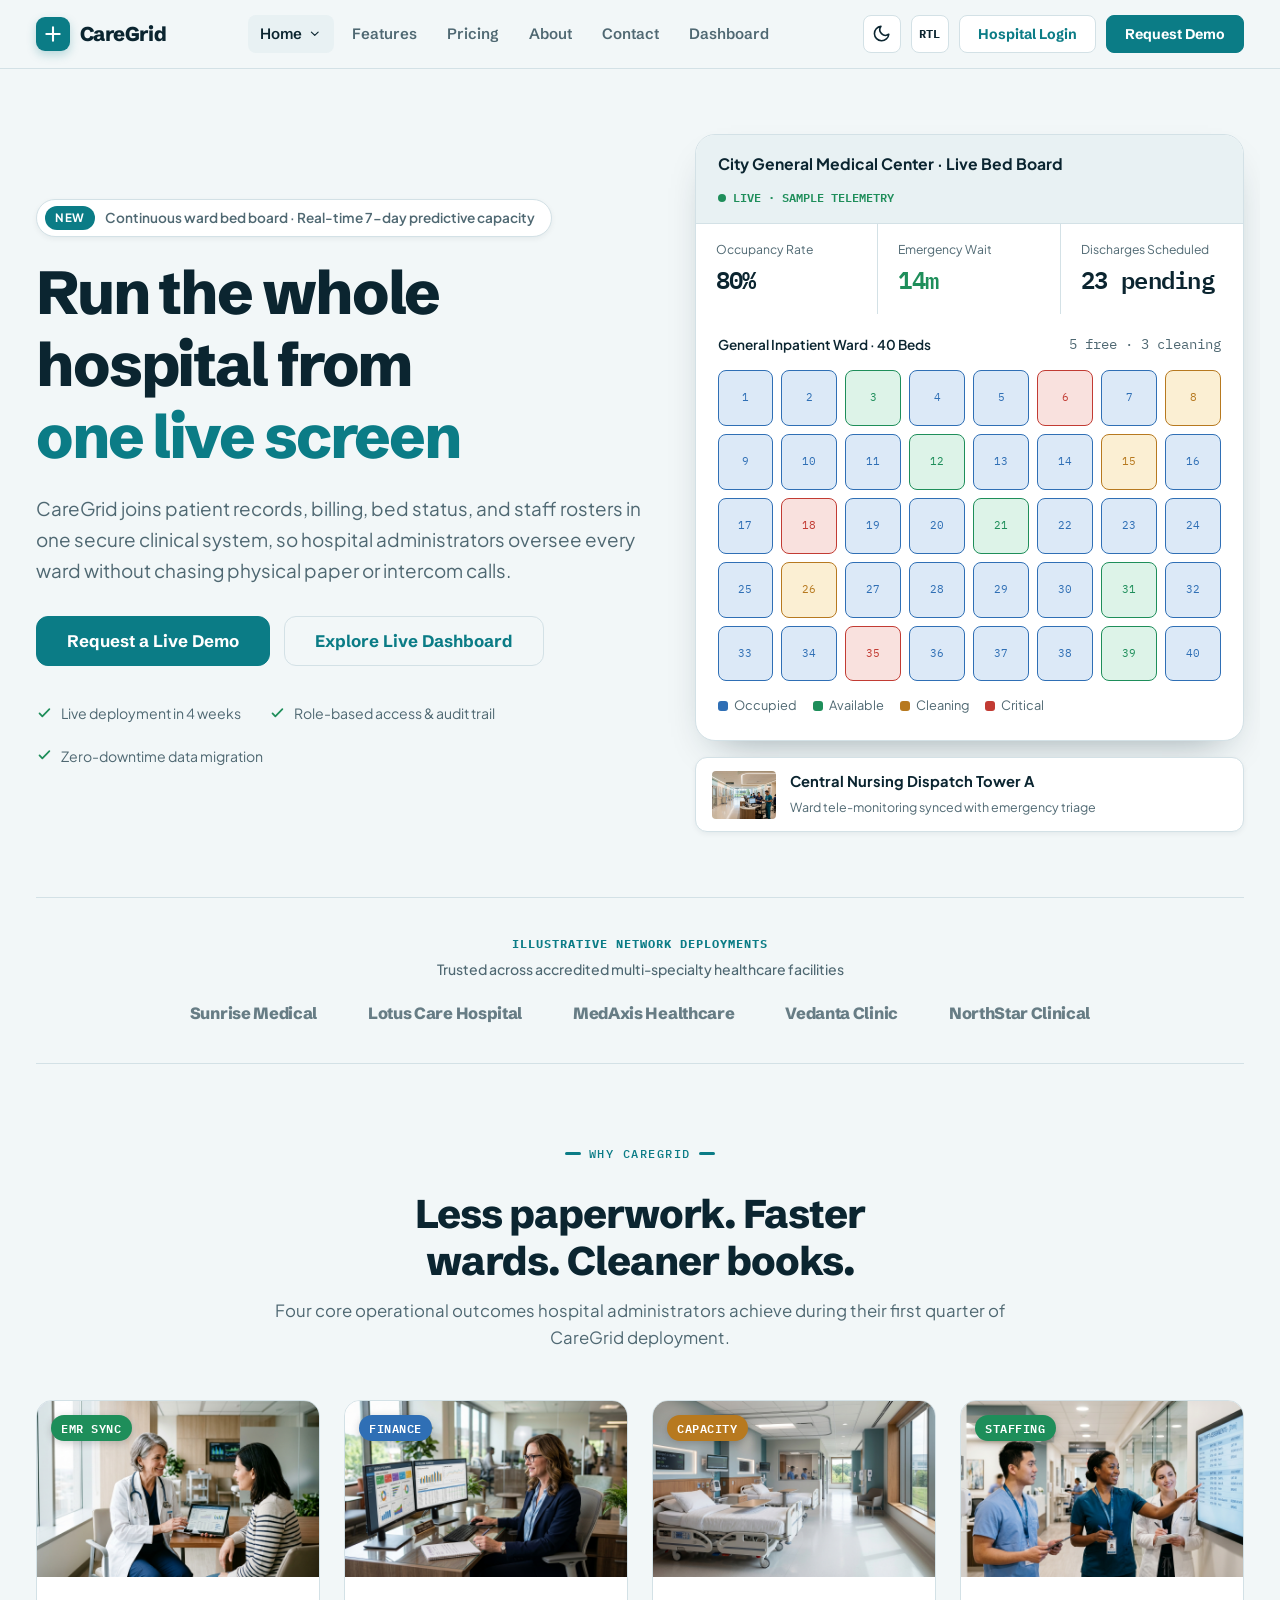
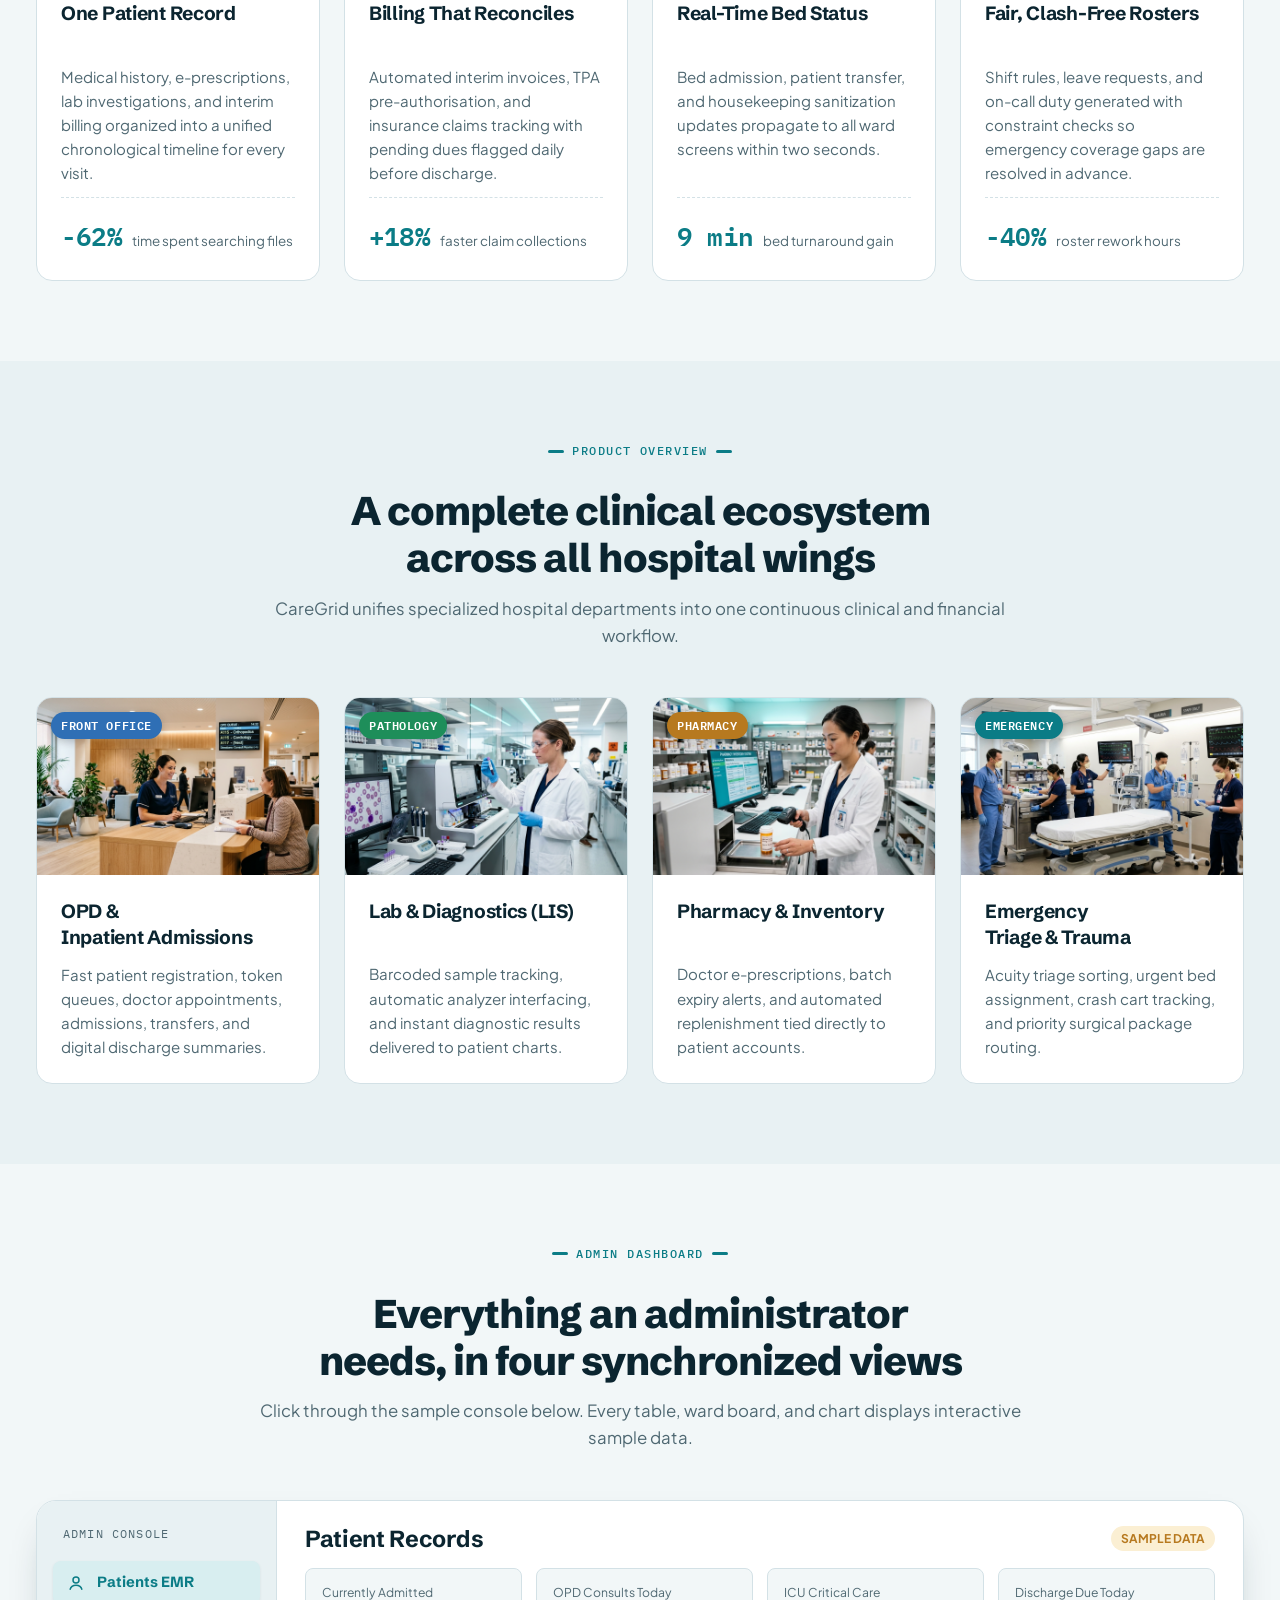
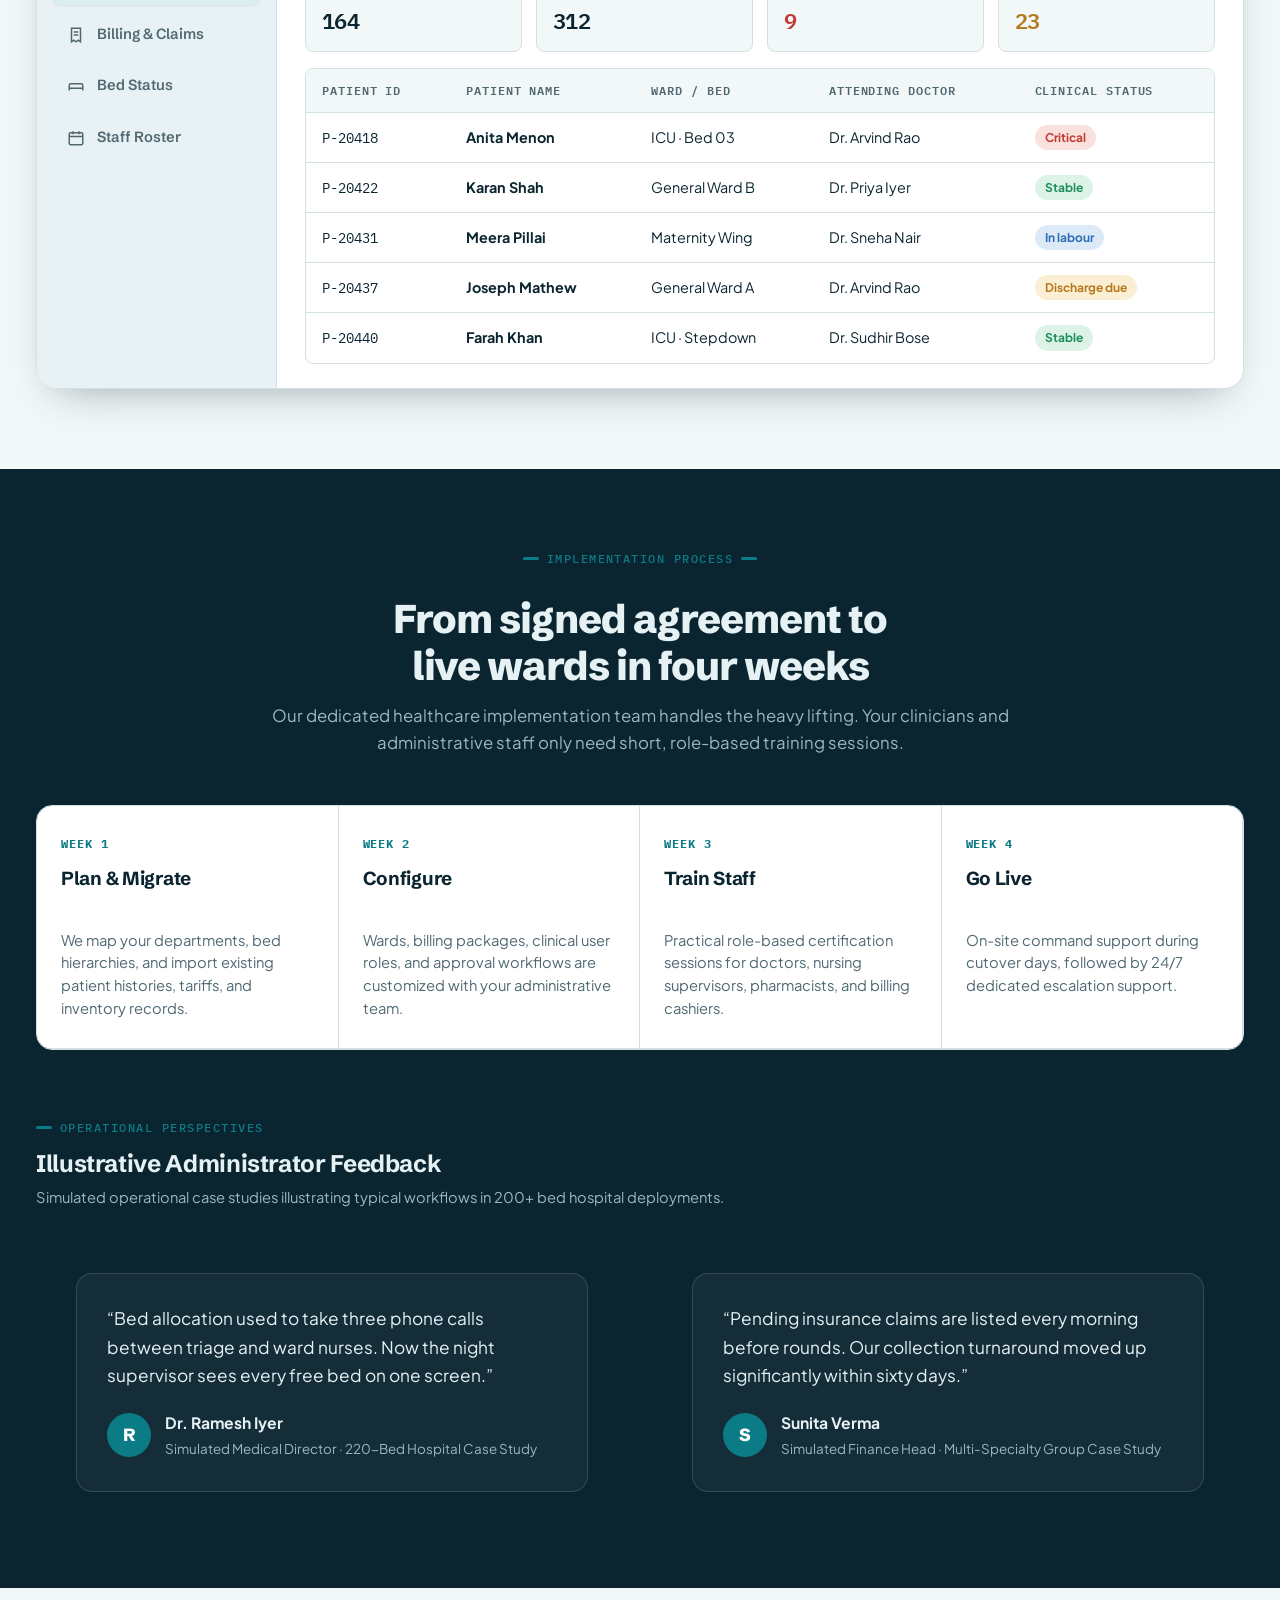
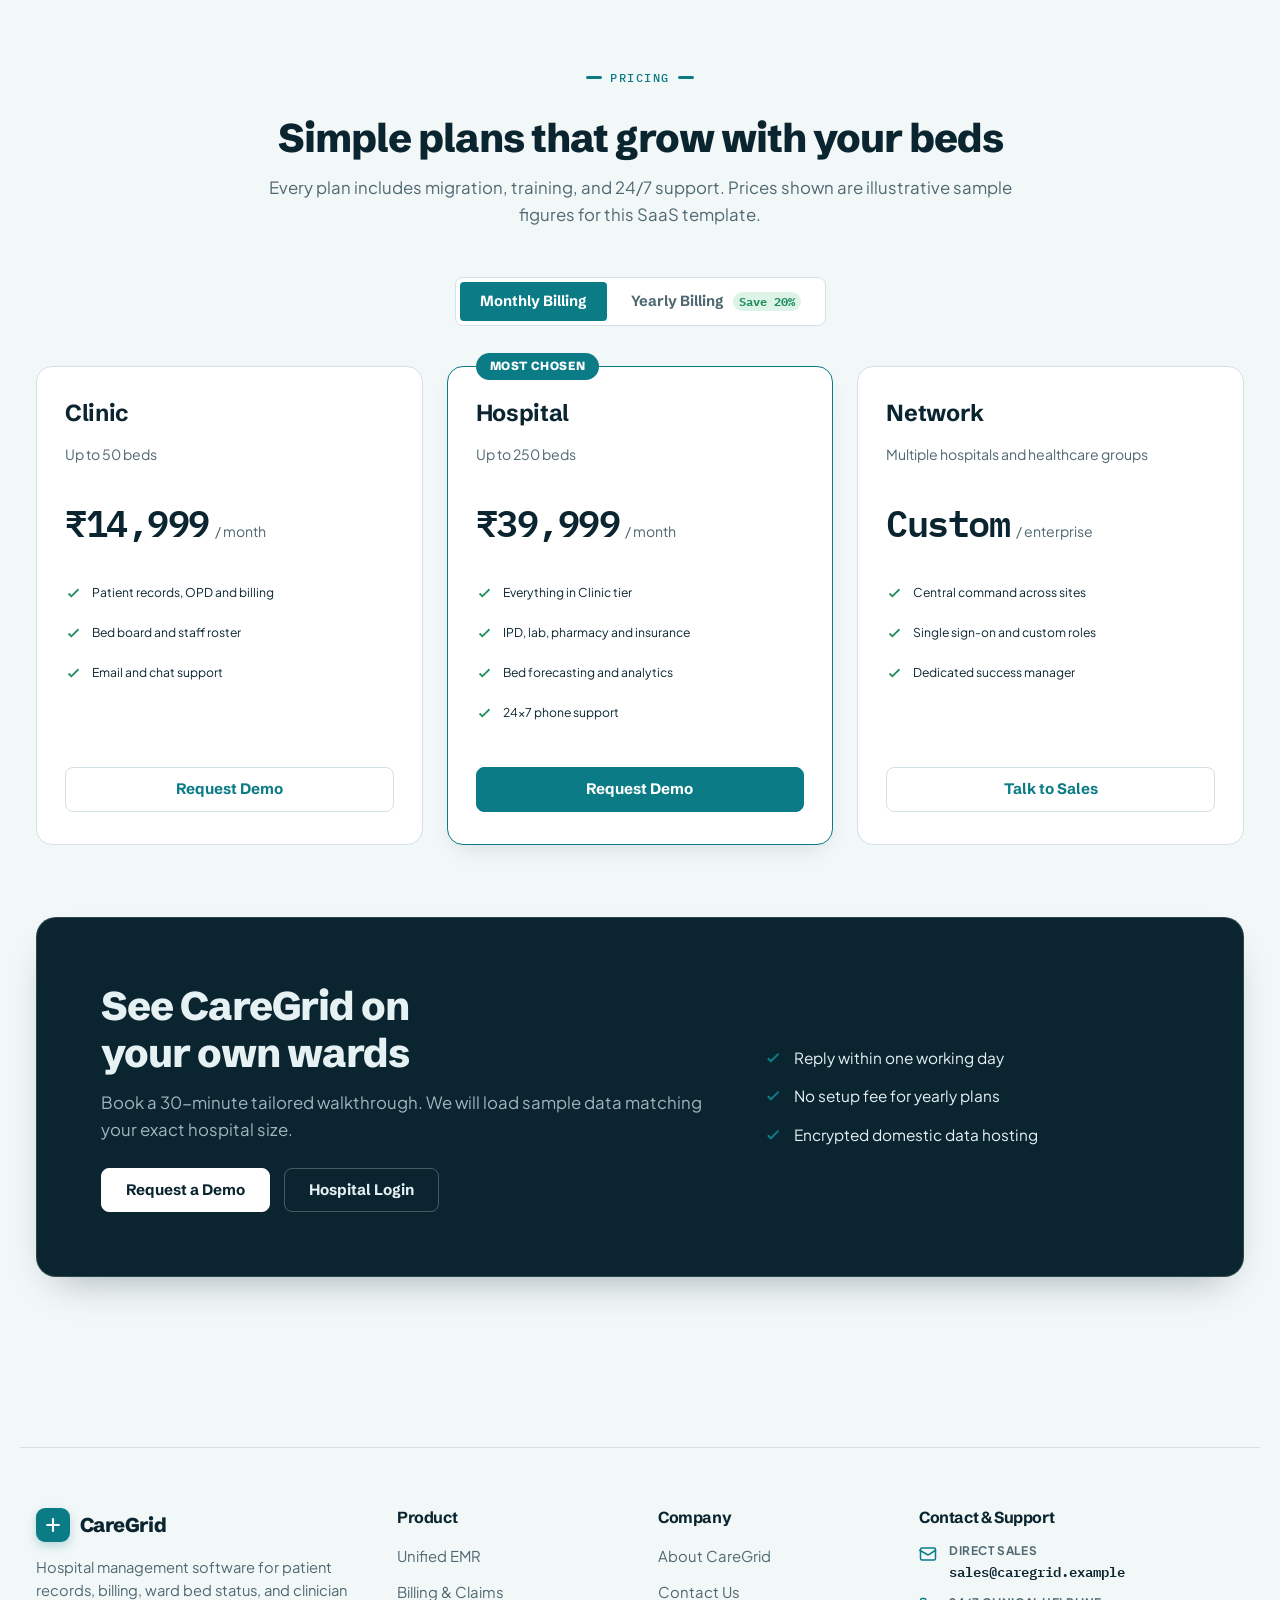
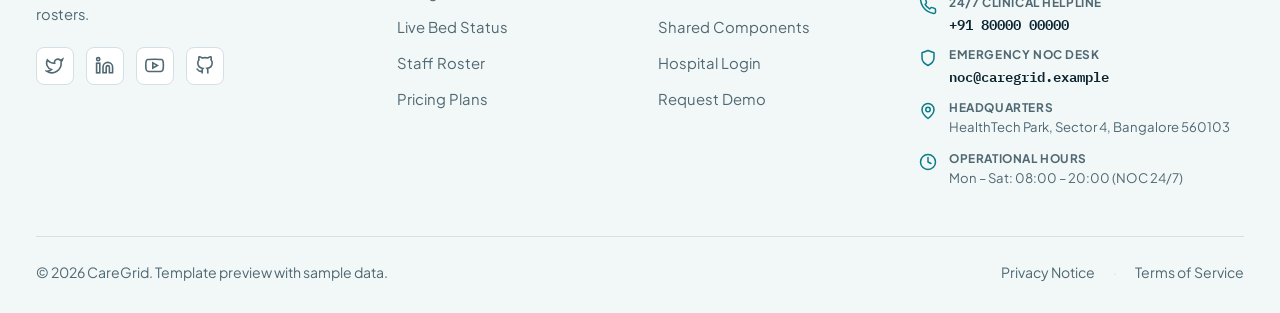
==== index.html @ 86143d31 "first commit" ====
<!DOCTYPE html>
<html lang="en" dir="ltr" data-theme="light">
<head>
  <meta charset="UTF-8">
  <meta name="viewport" content="width=device-width, initial-scale=1.0, viewport-fit=cover">
  <title>CareGrid — Live Hospital Management Software &amp; SaaS Suite</title>
  <meta name="description" content="CareGrid joins patient records, billing, ward bed status, and clinician shift rosters in one live clinical command SaaS platform.">
  
  <!-- Preconnect & Google Fonts: Schibsted Grotesk, Plus Jakarta Sans, IBM Plex Mono -->
  <link rel="preconnect" href="https://fonts.googleapis.com">
  <link rel="preconnect" href="https://fonts.gstatic.com" crossorigin>
  <link href="https://fonts.googleapis.com/css2?family=IBM+Plex+Mono:wght@400;500;600&family=Plus+Jakarta+Sans:wght@400;500;600;700&family=Schibsted+Grotesk:wght@600;700;800&display=swap" rel="stylesheet">
  
  <!-- Main Stylesheet -->
  <link rel="stylesheet" href="assets/css/style.css">
</head>
<body id="top">

  <!-- ==========================================================================
       PUBLIC WEBSITE NAVBAR & HEADER
       ========================================================================== -->
  <header class="site-header">
    <div class="wrap navbar">
      <!-- Brand Logo -->
      <a href="index.html" class="brand-logo" aria-label="CareGrid Hospital Suite">
        <span class="brand-mark" aria-hidden="true">
          <svg viewBox="0 0 24 24" fill="none" stroke="currentColor" stroke-width="2.5" stroke-linecap="round" stroke-linejoin="round">
            <path d="M12 4v16M4 12h16"/>
          </svg>
        </span>
        CareGrid
      </a>

      <!-- Desktop Navigation Links -->
      <nav class="nav-menu" aria-label="Main Navigation">
        <!-- Home Dropdown (Highlighted on both Home 1 and Home 2) -->
        <div class="nav-dropdown nav-item active" id="desktopHomeDropdown">
          <a href="index.html" class="nav-link nav-home-link active" id="desktopHomeToggle" aria-expanded="false" aria-haspopup="true">
            Home
            <svg class="ic" viewBox="0 0 24 24" fill="none" stroke="currentColor" stroke-width="2" stroke-linecap="round" stroke-linejoin="round" style="width:0.9em;height:0.9em;"><path d="M6 9l6 6 6-6"/></svg>
          </a>
          <ul class="dropdown-menu" aria-label="Home Variations">
            <li>
              <a href="index.html" class="dropdown-link active">
                Home 1 — Live Hospital Operations
                <small>Ward bed boards, telemetry &amp; billing</small>
              </a>
            </li>
            <li>
              <a href="home-2.html" class="dropdown-link">
                Home 2 — Modern Healthcare Tech
                <small>Editorial cloud architecture &amp; workflows</small>
              </a>
            </li>
          </ul>
        </div>
        <a href="features.html" class="nav-link">Features</a>
        <a href="pricing.html" class="nav-link">Pricing</a>
        <a href="about.html" class="nav-link">About</a>
        <a href="contact.html" class="nav-link">Contact</a>
        <a href="dashboard.html" class="nav-link">Dashboard</a>
      </nav>

      <!-- Desktop Actions (Login beside Primary CTA, Theme & Dir controls) -->
      <div class="header-actions">
        <!-- Theme Switcher (Desktop) -->
        <button class="tool-btn theme-toggle-btn desktop-only" type="button" aria-label="Switch to dark theme">
          <svg class="ic theme-icon" viewBox="0 0 24 24" fill="none" stroke="currentColor" stroke-width="2" stroke-linecap="round" stroke-linejoin="round">
            <path d="M21 12.79A9 9 0 1 1 11.21 3 7 7 0 0 0 21 12.79z"/>
          </svg>
        </button>

        <!-- Direction Switcher (LTR / RTL Desktop) -->
        <button class="tool-btn dir-toggle-btn desktop-only" type="button" aria-label="Switch text direction">
          <span class="dir-text">RTL</span>
        </button>

        <!-- Secondary Button: Login (Beside Primary CTA) -->
        <a href="login.html" class="btn btn-secondary btn-sm desktop-only">Hospital Login</a>

        <!-- Primary CTA Button -->
        <button class="btn btn-sm desktop-only" type="button" data-open-modal="demo">Request Demo</button>

        <!-- Mobile / Tablet Hamburger Toggle Button (<= 1024px) -->
        <button class="hamburger-btn" type="button" id="hamburgerBtn" aria-label="Toggle navigation menu" aria-expanded="false">
          <svg class="ic" viewBox="0 0 24 24" fill="none" stroke="currentColor" stroke-width="2" stroke-linecap="round" stroke-linejoin="round">
            <path d="M4 6h16M4 12h16M4 18h16"/>
          </svg>
        </button>
      </div>
    </div>
  </header>

  <!-- ==========================================================================
       MOBILE NAVIGATION DRAWER (All Links, Theme, Dir & CTAs inside)
       ========================================================================== -->
  <div class="mobile-drawer" id="mobileDrawer">
    <div class="mobile-drawer-body">
      <ul class="mobile-nav-links">
        <li>
          <a href="#" class="mobile-dropdown-toggle active" id="mobileHomeToggle" aria-expanded="false">
            <span>Home</span>
            <svg class="ic chev-icon" viewBox="0 0 24 24" fill="none" stroke="currentColor" stroke-width="2" stroke-linecap="round" stroke-linejoin="round"><path d="M6 9l6 6 6-6"/></svg>
          </a>
          <div class="mobile-dropdown-content" id="mobileHomeContent" hidden>
            <a href="index.html" class="dropdown-link active">Home 1 — Live Hospital Operations</a>
            <a href="home-2.html" class="dropdown-link">Home 2 — Modern Healthcare Tech</a>
          </div>
        </li>
        <li><a href="features.html" class="nav-link">Features</a></li>
        <li><a href="pricing.html" class="nav-link">Pricing</a></li>
        <li><a href="about.html" class="nav-link">About Us</a></li>
        <li><a href="contact.html" class="nav-link">Contact</a></li>
        <li><a href="dashboard.html" class="nav-link">Dashboard</a></li>
      </ul>

      <!-- Controls inside Mobile Menu (Theme & LTR/RTL) -->
      <div class="mobile-controls-row">
        <button class="mobile-ctrl-btn theme-toggle-btn" type="button" aria-label="Switch theme">
          <svg class="ic theme-icon" viewBox="0 0 24 24" fill="none" stroke="currentColor" stroke-width="2" stroke-linecap="round" stroke-linejoin="round">
            <path d="M21 12.79A9 9 0 1 1 11.21 3 7 7 0 0 0 21 12.79z"/>
          </svg>
          <span class="theme-text">Dark</span>
        </button>
        <button class="mobile-ctrl-btn dir-toggle-btn" type="button" aria-label="Switch text direction">
          <span class="dir-text">RTL</span>
          <span>Direction</span>
        </button>
      </div>

      <div class="mobile-actions-stack">
        <a href="login.html" class="btn btn-secondary btn-block">Hospital Login</a>
        <button class="btn btn-block" type="button" data-open-modal="demo">Request a Demo</button>
      </div>
    </div>
  </div>

  <main>
    <!-- ==========================================================================
         SECTION 1: FULL-SCREEN HERO (LIVE HOSPITAL OPERATIONS CONCEPT)
         ========================================================================== -->
    <section class="hero-section wrap">
      <div class="hero-grid">
        <!-- Hero Text Content -->
        <div class="hero-content">
          <div class="hero-pill">
            <b>NEW</b>
            <span>Continuous ward bed board &middot; Real-time 7-day predictive capacity</span>
          </div>
          <h1 class="hero-title">Run the whole hospital from <em>one live screen</em></h1>
          <p class="hero-lead">CareGrid joins patient records, billing, bed status, and staff rosters in one secure clinical system, so hospital administrators oversee every ward without chasing physical paper or intercom calls.</p>
          
          <div class="hero-cta-group">
            <button class="btn btn-lg" type="button" data-open-modal="demo">Request a Live Demo</button>
            <a class="btn btn-secondary btn-lg" href="#dashboard">Explore Live Dashboard</a>
          </div>

          <div class="hero-proof">
            <span>
              <svg class="ic" viewBox="0 0 24 24" fill="none" stroke="currentColor" stroke-width="2.5" stroke-linecap="round" stroke-linejoin="round"><path d="M5 12l4 4 10-10"/></svg>
              Live deployment in 4 weeks
            </span>
            <span>
              <svg class="ic" viewBox="0 0 24 24" fill="none" stroke="currentColor" stroke-width="2.5" stroke-linecap="round" stroke-linejoin="round"><path d="M5 12l4 4 10-10"/></svg>
              Role-based access &amp; audit trail
            </span>
            <span>
              <svg class="ic" viewBox="0 0 24 24" fill="none" stroke="currentColor" stroke-width="2.5" stroke-linecap="round" stroke-linejoin="round"><path d="M5 12l4 4 10-10"/></svg>
              Zero-downtime data migration
            </span>
          </div>
        </div>

        <!-- Hero Visual: Visual Composition combining Live Bed Board & Hospital Photography -->
        <div class="hero-visual">
          <div class="hero-board" aria-label="Sample live ward bed board">
            <div class="hero-board-top">
              <b>City General Medical Center &middot; Live Bed Board</b>
              <span class="live-pill">LIVE &middot; SAMPLE TELEMETRY</span>
            </div>

            <div class="kpi-row">
              <div class="kpi-cell">
                <span>Occupancy Rate</span>
                <b id="hero-kpi-occ">78%</b>
              </div>
              <div class="kpi-cell">
                <span>Emergency Wait</span>
                <b style="color:var(--ok)">14m</b>
              </div>
              <div class="kpi-cell">
                <span>Discharges Scheduled</span>
                <b>23 pending</b>
              </div>
            </div>

            <div class="hero-board-body">
              <div class="hero-board-subhead">
                <span style="font-weight:600; color:var(--ink);">General Inpatient Ward &middot; 40 Beds</span>
                <span class="mono" id="hero-bed-sum"></span>
              </div>

              <!-- Interactive Bed Grid: Click tiles to cycle states -->
              <div class="beds-grid" id="hero-beds"></div>

              <div class="bed-legend">
                <span><i class="i-o"></i> Occupied</span>
                <span><i class="i-a"></i> Available</span>
                <span><i class="i-c"></i> Cleaning</span>
                <span><i class="i-x"></i> Critical</span>
              </div>
            </div>
          </div>

          <!-- Hospital Operations Visual Composition Bar -->
          <div class="hero-composite-thumb">
            <img src="assets/images/hero-hospital.jpg" alt="Active clinical operations corridor and nursing desk" loading="lazy">
            <div>
              <b>Central Nursing Dispatch Tower A</b>
              <span>Ward tele-monitoring synced with emergency triage</span>
            </div>
          </div>
        </div>
      </div>
    </section>

    <!-- ==========================================================================
         SECTION 2: HOSPITAL TRUST SECTION (ILLUSTRATIVE PLACEHOLDERS)
         ========================================================================== -->
    <section class="wrap">
      <div class="trust-strip">
        <div class="trust-title">
          <span>Illustrative Network Deployments</span>
          <small>Trusted across accredited multi-specialty healthcare facilities</small>
        </div>
        <div class="trust-logos" aria-label="Illustrative Partner Hospital Names">
          <span class="trust-brand">Sunrise Medical</span>
          <span class="trust-brand">Lotus Care Hospital</span>
          <span class="trust-brand">MedAxis Healthcare</span>
          <span class="trust-brand">Vedanta Clinic</span>
          <span class="trust-brand">NorthStar Clinical</span>
        </div>
      </div>
    </section>

    <!-- ==========================================================================
         SECTION 3: BENEFITS SECTION
         ========================================================================== -->
    <section class="sec wrap" id="features">
      <div class="section-head">
        <span class="eyebrow">Why CareGrid</span>
        <h2>Less paperwork. Faster wards. Cleaner books.</h2>
        <p>Four core operational outcomes hospital administrators achieve during their first quarter of CareGrid deployment.</p>
      </div>

      <!-- 4 Image-Based Benefit Cards (No Decorative Icon Boxes) -->
      <div class="grid g4">
        <!-- Card 1 -->
        <article class="card card-media">
          <div class="card-img-wrap">
            <img src="assets/images/card-records.jpg" alt="Doctor reviewing digital patient charts at bedside" loading="lazy">
            <span class="card-badge status-ok">EMR Sync</span>
          </div>
          <div class="card-body">
            <h3>One Patient Record</h3>
            <p>Medical history, e-prescriptions, lab investigations, and interim billing organized into a unified chronological timeline for every visit.</p>
            <div class="card-metric">
              <b>-62%</b>
              <span>time spent searching files</span>
            </div>
          </div>
        </article>

        <!-- Card 2 -->
        <article class="card card-media">
          <div class="card-img-wrap">
            <img src="assets/images/card-billing.jpg" alt="Finance specialist examining hospital billing dashboards" loading="lazy">
            <span class="card-badge status-info">Finance</span>
          </div>
          <div class="card-body">
            <h3>Billing That Reconciles</h3>
            <p>Automated interim invoices, TPA pre-authorisation, and insurance claims tracking with pending dues flagged daily before discharge.</p>
            <div class="card-metric">
              <b>+18%</b>
              <span>faster claim collections</span>
            </div>
          </div>
        </article>

        <!-- Card 3 -->
        <article class="card card-media">
          <div class="card-img-wrap">
            <img src="assets/images/card-beds.jpg" alt="Modern clean hospital inpatient ward with electric beds" loading="lazy">
            <span class="card-badge status-warn">Capacity</span>
          </div>
          <div class="card-body">
            <h3>Real-Time Bed Status</h3>
            <p>Bed admission, patient transfer, and housekeeping sanitization updates propagate to all ward screens within two seconds.</p>
            <div class="card-metric">
              <b>9 min</b>
              <span>bed turnaround gain</span>
            </div>
          </div>
        </article>

        <!-- Card 4 -->
        <article class="card card-media">
          <div class="card-img-wrap">
            <img src="assets/images/card-roster.jpg" alt="Nurse supervisor coordinating shift duty board" loading="lazy">
            <span class="card-badge status-ok">Staffing</span>
          </div>
          <div class="card-body">
            <h3>Fair, Clash-Free Rosters</h3>
            <p>Shift rules, leave requests, and on-call duty generated with constraint checks so emergency coverage gaps are resolved in advance.</p>
            <div class="card-metric">
              <b>-40%</b>
              <span>roster rework hours</span>
            </div>
          </div>
        </article>
      </div>
    </section>

    <!-- ==========================================================================
         SECTION 4: PRODUCT OVERVIEW (LARGE VISUAL PRESENTATION)
         ========================================================================== -->
    <section class="sec sec-tint" id="modules">
      <div class="wrap">
        <div class="section-head">
          <span class="eyebrow">Product Overview</span>
          <h2>A complete clinical ecosystem across all hospital wings</h2>
          <p>CareGrid unifies specialized hospital departments into one continuous clinical and financial workflow.</p>
        </div>

        <div class="grid g4">
          <!-- Module 1 -->
          <article class="card card-media">
            <div class="card-img-wrap">
              <img src="assets/images/card-opd.jpg" alt="Outpatient registration desk and queue monitor" loading="lazy">
              <span class="card-badge status-info">Front Office</span>
            </div>
            <div class="card-body">
              <h3>OPD &amp; Inpatient Admissions</h3>
              <p>Fast patient registration, token queues, doctor appointments, admissions, transfers, and digital discharge summaries.</p>
            </div>
          </article>

          <!-- Module 2 -->
          <article class="card card-media">
            <div class="card-img-wrap">
              <img src="assets/images/card-lab.jpg" alt="Pathology diagnostic laboratory with analyzer equipment" loading="lazy">
              <span class="card-badge status-ok">Pathology</span>
            </div>
            <div class="card-body">
              <h3>Lab &amp; Diagnostics (LIS)</h3>
              <p>Barcoded sample tracking, automatic analyzer interfacing, and instant diagnostic results delivered to patient charts.</p>
            </div>
          </article>

          <!-- Module 3 -->
          <article class="card card-media">
            <div class="card-img-wrap">
              <img src="assets/images/card-pharmacy.jpg" alt="Hospital pharmacy with automated stock tracking" loading="lazy">
              <span class="card-badge status-warn">Pharmacy</span>
            </div>
            <div class="card-body">
              <h3>Pharmacy &amp; Inventory</h3>
              <p>Doctor e-prescriptions, batch expiry alerts, and automated replenishment tied directly to patient accounts.</p>
            </div>
          </article>

          <!-- Module 4 -->
          <article class="card card-media">
            <div class="card-img-wrap">
              <img src="assets/images/card-emergency.jpg" alt="Emergency acute trauma bay with patient vitals monitor" loading="lazy">
              <span class="card-badge status-crit">Emergency</span>
            </div>
            <div class="card-body">
              <h3>Emergency Triage &amp; Trauma</h3>
              <p>Acuity triage sorting, urgent bed assignment, crash cart tracking, and priority surgical package routing.</p>
            </div>
          </article>
        </div>
      </div>
    </section>

    <!-- ==========================================================================
         SECTION 5: ADMIN DASHBOARD PREVIEW
         ========================================================================== -->
    <section class="sec wrap" id="dashboard">
      <div class="section-head">
        <span class="eyebrow">Admin Dashboard</span>
        <h2>Everything an administrator needs, in four synchronized views</h2>
        <p>Click through the sample console below. Every table, ward board, and chart displays interactive sample data.</p>
      </div>

      <div class="dash-container" role="region" aria-label="Sample Admin Command Console">
        <!-- Sidebar Navigation -->
        <div class="dash-sidebar" role="tablist" aria-label="Dashboard views">
          <span class="dash-sidebar-tag">Admin Console</span>
          <button class="dash-nav-btn" type="button" role="tab" aria-selected="true" data-dash-tab="patients">
            <svg class="ic" viewBox="0 0 24 24" fill="none" stroke="currentColor" stroke-width="2"><circle cx="12" cy="8" r="4"/><path d="M4 21c1-4 4-6 8-6s7 2 8 6"/></svg>
            Patients EMR
          </button>
          <button class="dash-nav-btn" type="button" role="tab" aria-selected="false" data-dash-tab="billing">
            <svg class="ic" viewBox="0 0 24 24" fill="none" stroke="currentColor" stroke-width="2"><path d="M6 3h12v18l-3-2-3 2-3-2-3 2z"/><path d="M9 8h6M9 12h6"/></svg>
            Billing &amp; Claims
          </button>
          <button class="dash-nav-btn" type="button" role="tab" aria-selected="false" data-dash-tab="beds">
            <svg class="ic" viewBox="0 0 24 24" fill="none" stroke="currentColor" stroke-width="2"><path d="M3 18v-7a2 2 0 0 1 2-2h14a2 2 0 0 1 2 2v7M3 15h18"/></svg>
            Bed Status
          </button>
          <button class="dash-nav-btn" type="button" role="tab" aria-selected="false" data-dash-tab="staff">
            <svg class="ic" viewBox="0 0 24 24" fill="none" stroke="currentColor" stroke-width="2"><rect x="3" y="5" width="18" height="16" rx="2"/><path d="M3 10h18M8 3v4M16 3v4"/></svg>
            Staff Roster
          </button>
        </div>

        <!-- Main Content Area -->
        <div class="dash-main">
          <!-- Pane 1: Patients -->
          <div class="dash-pane" id="dash-pane-patients" role="tabpanel">
            <div class="dash-header">
              <h3>Patient Records</h3>
              <span class="chip c-warn">SAMPLE DATA</span>
            </div>

            <div class="dash-kpis" style="margin-block: 16px;">
              <div class="dash-kpi-box"><span>Currently Admitted</span><b>164</b></div>
              <div class="dash-kpi-box"><span>OPD Consults Today</span><b>312</b></div>
              <div class="dash-kpi-box"><span>ICU Critical Care</span><b style="color:var(--crit)">9</b></div>
              <div class="dash-kpi-box"><span>Discharge Due Today</span><b style="color:var(--warn)">23</b></div>
            </div>

            <div class="table-wrap">
              <table class="table-custom">
                <thead>
                  <tr>
                    <th>Patient ID</th>
                    <th>Patient Name</th>
                    <th>Ward / Bed</th>
                    <th>Attending Doctor</th>
                    <th>Clinical Status</th>
                  </tr>
                </thead>
                <tbody>
                  <tr>
                    <td class="mono">P-20418</td>
                    <td><b>Anita Menon</b></td>
                    <td>ICU &middot; Bed 03</td>
                    <td>Dr. Arvind Rao</td>
                    <td><span class="chip c-crit">Critical</span></td>
                  </tr>
                  <tr>
                    <td class="mono">P-20422</td>
                    <td><b>Karan Shah</b></td>
                    <td>General Ward B</td>
                    <td>Dr. Priya Iyer</td>
                    <td><span class="chip c-ok">Stable</span></td>
                  </tr>
                  <tr>
                    <td class="mono">P-20431</td>
                    <td><b>Meera Pillai</b></td>
                    <td>Maternity Wing</td>
                    <td>Dr. Sneha Nair</td>
                    <td><span class="chip c-info">In labour</span></td>
                  </tr>
                  <tr>
                    <td class="mono">P-20437</td>
                    <td><b>Joseph Mathew</b></td>
                    <td>General Ward A</td>
                    <td>Dr. Arvind Rao</td>
                    <td><span class="chip c-warn">Discharge due</span></td>
                  </tr>
                  <tr>
                    <td class="mono">P-20440</td>
                    <td><b>Farah Khan</b></td>
                    <td>ICU &middot; Stepdown</td>
                    <td>Dr. Sudhir Bose</td>
                    <td><span class="chip c-ok">Stable</span></td>
                  </tr>
                </tbody>
              </table>
            </div>
          </div>

          <!-- Pane 2: Billing & Collections -->
          <div class="dash-pane" id="dash-pane-billing" role="tabpanel" hidden>
            <div class="dash-header">
              <h3>Billing &amp; Insurance Collections</h3>
              <span class="chip c-warn">SAMPLE DATA</span>
            </div>

            <div class="dash-kpis" style="margin-block: 16px;">
              <div class="dash-kpi-box"><span>Collected This Week</span><b>&#8377;18.4L</b></div>
              <div class="dash-kpi-box"><span>Pending Dues</span><b style="color:var(--warn)">&#8377;6.2L</b></div>
              <div class="dash-kpi-box"><span>Claims in Review</span><b>41</b></div>
              <div class="dash-kpi-box"><span>Claims Settled</span><b style="color:var(--ok)">98%</b></div>
            </div>

            <div class="collections-chart" id="preview-chart" role="img" aria-label="Daily collections chart in lakh rupees"></div>
            <div class="chart-axis" id="preview-axis"></div>

            <div class="table-wrap" style="margin-top: 14px;">
              <table class="table-custom">
                <thead>
                  <tr>
                    <th>Invoice #</th>
                    <th>Patient</th>
                    <th>Amount</th>
                    <th>Insurance / Payer</th>
                    <th>Status</th>
                  </tr>
                </thead>
                <tbody>
                  <tr>
                    <td class="mono">INV-7731</td>
                    <td><b>Anita Menon</b></td>
                    <td class="mono">&#8377;1,84,000</td>
                    <td>Star Health</td>
                    <td><span class="chip c-info">In review</span></td>
                  </tr>
                  <tr>
                    <td class="mono">INV-7734</td>
                    <td><b>Karan Shah</b></td>
                    <td class="mono">&#8377;42,500</td>
                    <td>Self Pay</td>
                    <td><span class="chip c-ok">Paid</span></td>
                  </tr>
                  <tr>
                    <td class="mono">INV-7738</td>
                    <td><b>Meera Pillai</b></td>
                    <td class="mono">&#8377;68,200</td>
                    <td>HDFC ERGO</td>
                    <td><span class="chip c-warn">Pending</span></td>
                  </tr>
                  <tr>
                    <td class="mono">INV-7741</td>
                    <td><b>Joseph Mathew</b></td>
                    <td class="mono">&#8377;91,750</td>
                    <td>Care Health</td>
                    <td><span class="chip c-crit">Audit query</span></td>
                  </tr>
                </tbody>
              </table>
            </div>
          </div>

          <!-- Pane 3: Bed Status -->
          <div class="dash-pane" id="dash-pane-beds" role="tabpanel" hidden>
            <div class="dash-header">
              <h3>Bed Status by Ward</h3>
              <span class="chip c-warn">SAMPLE DATA</span>
            </div>

            <div class="wards-grid" id="preview-wards" style="margin-top: 16px;"></div>

            <div class="bed-legend" style="margin-top: 16px;">
              <span><i class="i-o"></i> Occupied</span>
              <span><i class="i-a"></i> Available</span>
              <span><i class="i-c"></i> Cleaning</span>
              <span><i class="i-x"></i> Critical Care</span>
            </div>
          </div>

          <!-- Pane 4: Staff Roster -->
          <div class="dash-pane" id="dash-pane-staff" role="tabpanel" hidden>
            <div class="dash-header">
              <h3>Staff Roster, This Week</h3>
              <span class="chip c-warn">SAMPLE DATA</span>
            </div>

            <div class="table-wrap" style="margin-top: 16px;">
              <table class="table-custom roster-table">
                <thead>
                  <tr>
                    <th>Staff Member</th>
                    <th>Role</th>
                    <th class="s">Mon</th>
                    <th class="s">Tue</th>
                    <th class="s">Wed</th>
                    <th class="s">Thu</th>
                    <th class="s">Fri</th>
                    <th class="s">Sat</th>
                    <th class="s">Sun</th>
                  </tr>
                </thead>
                <tbody>
                  <tr>
                    <td><b>Dr. Arvind Rao</b></td>
                    <td>Physician</td>
                    <td class="s"><span class="shift-badge s-M">M</span></td>
                    <td class="s"><span class="shift-badge s-M">M</span></td>
                    <td class="s"><span class="shift-badge s-M">M</span></td>
                    <td class="s"><span class="shift-badge s-E">E</span></td>
                    <td class="s"><span class="shift-badge s-E">E</span></td>
                    <td class="s"><span class="shift-badge s-O">&ndash;</span></td>
                    <td class="s"><span class="shift-badge s-O">&ndash;</span></td>
                  </tr>
                  <tr>
                    <td><b>Nurse Divya K.</b></td>
                    <td>ICU Incharge</td>
                    <td class="s"><span class="shift-badge s-N">N</span></td>
                    <td class="s"><span class="shift-badge s-N">N</span></td>
                    <td class="s"><span class="shift-badge s-N">N</span></td>
                    <td class="s"><span class="shift-badge s-O">&ndash;</span></td>
                    <td class="s"><span class="shift-badge s-O">&ndash;</span></td>
                    <td class="s"><span class="shift-badge s-E">E</span></td>
                    <td class="s"><span class="shift-badge s-E">E</span></td>
                  </tr>
                  <tr>
                    <td><b>Nurse Samuel M.</b></td>
                    <td>General Ward</td>
                    <td class="s"><span class="shift-badge s-E">E</span></td>
                    <td class="s"><span class="shift-badge s-E">E</span></td>
                    <td class="s"><span class="shift-badge s-E">E</span></td>
                    <td class="s"><span class="shift-badge s-O">&ndash;</span></td>
                    <td class="s"><span class="shift-badge s-M">M</span></td>
                    <td class="s"><span class="shift-badge s-M">M</span></td>
                    <td class="s"><span class="shift-badge s-M">M</span></td>
                  </tr>
                  <tr>
                    <td><b>Dr. Sudhir Bose</b></td>
                    <td>Intensivist</td>
                    <td class="s"><span class="shift-badge s-O">&ndash;</span></td>
                    <td class="s"><span class="shift-badge s-M">M</span></td>
                    <td class="s"><span class="shift-badge s-M">M</span></td>
                    <td class="s"><span class="shift-badge s-M">M</span></td>
                    <td class="s"><span class="shift-badge s-E">E</span></td>
                    <td class="s"><span class="shift-badge s-E">E</span></td>
                    <td class="s"><span class="shift-badge s-O">&ndash;</span></td>
                  </tr>
                  <tr>
                    <td><b>Anil Kumar</b></td>
                    <td>Billing Desk</td>
                    <td class="s"><span class="shift-badge s-M">M</span></td>
                    <td class="s"><span class="shift-badge s-M">M</span></td>
                    <td class="s"><span class="shift-badge s-M">M</span></td>
                    <td class="s"><span class="shift-badge s-M">M</span></td>
                    <td class="s"><span class="shift-badge s-M">M</span></td>
                    <td class="s"><span class="shift-badge s-M">M</span></td>
                    <td class="s"><span class="shift-badge s-O">&ndash;</span></td>
                  </tr>
                </tbody>
              </table>
            </div>

            <div class="bed-legend" style="margin-top: 14px;">
              <span><i style="background:var(--info)"></i> M = Morning 6AM &ndash; 2PM</span>
              <span><i style="background:var(--warn)"></i> E = Evening 2PM &ndash; 10PM</span>
              <span><i style="background:var(--brand)"></i> N = Night 10PM &ndash; 6AM</span>
            </div>
          </div>
        </div>
      </div>
    </section>

    <!-- ==========================================================================
         SECTION 6: IMPLEMENTATION & ONBOARDING (DEEP NAVY SECTION)
         ========================================================================== -->
    <section class="sec sec-deep" id="rollout">
      <div class="wrap">
        <div class="section-head">
          <span class="eyebrow">Implementation Process</span>
          <h2>From signed agreement to live wards in four weeks</h2>
          <p>Our dedicated healthcare implementation team handles the heavy lifting. Your clinicians and administrative staff only need short, role-based training sessions.</p>
        </div>

        <div class="rollout-steps">
          <div class="step-card">
            <span class="week-tag">WEEK 1</span>
            <h3>Plan &amp; Migrate</h3>
            <p>We map your departments, bed hierarchies, and import existing patient histories, tariffs, and inventory records.</p>
          </div>
          <div class="step-card">
            <span class="week-tag">WEEK 2</span>
            <h3>Configure</h3>
            <p>Wards, billing packages, clinical user roles, and approval workflows are customized with your administrative team.</p>
          </div>
          <div class="step-card">
            <span class="week-tag">WEEK 3</span>
            <h3>Train Staff</h3>
            <p>Practical role-based certification sessions for doctors, nursing supervisors, pharmacists, and billing cashiers.</p>
          </div>
          <div class="step-card">
            <span class="week-tag">WEEK 4</span>
            <h3>Go Live</h3>
            <p>On-site command support during cutover days, followed by 24/7 dedicated escalation support.</p>
          </div>
        </div>

        <!-- ==========================================================================
             SECTION 7: ILLUSTRATIVE TRUST / FEEDBACK (CLEARLY IDENTIFIED SAMPLE CONTENT)
             ========================================================================== -->
        <div style="margin-top: 60px;">
          <span class="eyebrow">Operational Perspectives</span>
          <h3 style="font-size: 1.5rem; color: var(--deep-ink); margin-bottom: 8px;">Illustrative Administrator Feedback</h3>
          <p style="color: var(--deep-muted); font-size: 0.92rem; margin-bottom: 24px;">Simulated operational case studies illustrating typical workflows in 200+ bed hospital deployments.</p>

          <div class="quote-grid">
            <figure class="quote-card">
              <p>&ldquo;Bed allocation used to take three phone calls between triage and ward nurses. Now the night supervisor sees every free bed on one screen.&rdquo;</p>
              <div class="quote-author">
                <span class="author-avatar">R</span>
                <div class="author-meta">
                  <b>Dr. Ramesh Iyer</b>
                  <span>Simulated Medical Director &middot; 220-Bed Hospital Case Study</span>
                </div>
              </div>
            </figure>

            <figure class="quote-card">
              <p>&ldquo;Pending insurance claims are listed every morning before rounds. Our collection turnaround moved up significantly within sixty days.&rdquo;</p>
              <div class="quote-author">
                <span class="author-avatar">S</span>
                <div class="author-meta">
                  <b>Sunita Verma</b>
                  <span>Simulated Finance Head &middot; Multi-Specialty Group Case Study</span>
                </div>
              </div>
            </figure>
          </div>
        </div>
      </div>
    </section>

    <!-- ==========================================================================
         PRICING SECTION (SHARED COMPONENT)
         ========================================================================== -->
    <section class="sec wrap" id="pricing">
      <div class="section-head center">
        <span class="eyebrow">Pricing</span>
        <h2>Simple plans that grow with your beds</h2>
        <p>Every plan includes migration, training, and 24/7 support. Prices shown are illustrative sample figures for this SaaS template.</p>
      </div>

      <div class="pricing-toggle-wrap">
        <div class="pricing-toggle" role="group" aria-label="Billing period selection">
          <button type="button" data-pricing-toggle data-period="m" aria-pressed="true">Monthly Billing</button>
          <button type="button" data-pricing-toggle data-period="y" aria-pressed="false">
            Yearly Billing
            <span class="discount-pill">Save 20%</span>
          </button>
        </div>
      </div>

      <div class="grid g3">
        <!-- Clinic Plan -->
        <article class="pricing-card">
          <h3>Clinic</h3>
          <p class="pricing-caption">Up to 50 beds</p>
          <div class="pricing-amount">
            <span data-price-monthly="14999">&#8377;14,999</span>
            <small class="price-period-label"> / month</small>
          </div>
          <ul class="pricing-features">
            <li><svg class="ic" viewBox="0 0 24 24" fill="none" stroke="currentColor" stroke-width="2.5"><path d="M5 12l4 4 10-10"/></svg><span>Patient records, OPD and billing</span></li>
            <li><svg class="ic" viewBox="0 0 24 24" fill="none" stroke="currentColor" stroke-width="2.5"><path d="M5 12l4 4 10-10"/></svg><span>Bed board and staff roster</span></li>
            <li><svg class="ic" viewBox="0 0 24 24" fill="none" stroke="currentColor" stroke-width="2.5"><path d="M5 12l4 4 10-10"/></svg><span>Email and chat support</span></li>
          </ul>
          <button class="btn btn-secondary" type="button" data-open-modal="demo">Request Demo</button>
        </article>

        <!-- Hospital Plan (Hot) -->
        <article class="pricing-card hot">
          <span class="hot-badge">Most Chosen</span>
          <h3>Hospital</h3>
          <p class="pricing-caption">Up to 250 beds</p>
          <div class="pricing-amount">
            <span data-price-monthly="39999">&#8377;39,999</span>
            <small class="price-period-label"> / month</small>
          </div>
          <ul class="pricing-features">
            <li><svg class="ic" viewBox="0 0 24 24" fill="none" stroke="currentColor" stroke-width="2.5"><path d="M5 12l4 4 10-10"/></svg><span>Everything in Clinic tier</span></li>
            <li><svg class="ic" viewBox="0 0 24 24" fill="none" stroke="currentColor" stroke-width="2.5"><path d="M5 12l4 4 10-10"/></svg><span>IPD, lab, pharmacy and insurance</span></li>
            <li><svg class="ic" viewBox="0 0 24 24" fill="none" stroke="currentColor" stroke-width="2.5"><path d="M5 12l4 4 10-10"/></svg><span>Bed forecasting and analytics</span></li>
            <li><svg class="ic" viewBox="0 0 24 24" fill="none" stroke="currentColor" stroke-width="2.5"><path d="M5 12l4 4 10-10"/></svg><span>24x7 phone support</span></li>
          </ul>
          <button class="btn" type="button" data-open-modal="demo">Request Demo</button>
        </article>

        <!-- Network Plan -->
        <article class="pricing-card">
          <h3>Network</h3>
          <p class="pricing-caption">Multiple hospitals and healthcare groups</p>
          <div class="pricing-amount">
            Custom
            <small> / enterprise</small>
          </div>
          <ul class="pricing-features">
            <li><svg class="ic" viewBox="0 0 24 24" fill="none" stroke="currentColor" stroke-width="2.5"><path d="M5 12l4 4 10-10"/></svg><span>Central command across sites</span></li>
            <li><svg class="ic" viewBox="0 0 24 24" fill="none" stroke="currentColor" stroke-width="2.5"><path d="M5 12l4 4 10-10"/></svg><span>Single sign-on and custom roles</span></li>
            <li><svg class="ic" viewBox="0 0 24 24" fill="none" stroke="currentColor" stroke-width="2.5"><path d="M5 12l4 4 10-10"/></svg><span>Dedicated success manager</span></li>
          </ul>
          <button class="btn btn-secondary" type="button" data-open-modal="demo">Talk to Sales</button>
        </article>
      </div>

      <!-- ==========================================================================
           SECTION 8: STRONG FINAL DEMO REQUEST CTA
           ========================================================================== -->
      <div class="final-cta-card" style="margin-top: 72px;">
        <div>
          <h2>See CareGrid on your own wards</h2>
          <p>Book a 30-minute tailored walkthrough. We will load sample data matching your exact hospital size.</p>
          <div class="hero-cta-group" style="margin-top: 24px;">
            <button class="btn btn-on-deep" type="button" data-open-modal="demo">Request a Demo</button>
            <a class="btn btn-out-deep" href="login.html">Hospital Login</a>
          </div>
        </div>
        <ul class="final-checklist">
          <li>
            <svg class="ic" viewBox="0 0 24 24" fill="none" stroke="currentColor" stroke-width="2.5"><path d="M5 12l4 4 10-10"/></svg>
            Reply within one working day
          </li>
          <li>
            <svg class="ic" viewBox="0 0 24 24" fill="none" stroke="currentColor" stroke-width="2.5"><path d="M5 12l4 4 10-10"/></svg>
            No setup fee for yearly plans
          </li>
          <li>
            <svg class="ic" viewBox="0 0 24 24" fill="none" stroke="currentColor" stroke-width="2.5"><path d="M5 12l4 4 10-10"/></svg>
            Encrypted domestic data hosting
          </li>
        </ul>
      </div>
    </section>
  </main>

  <!-- ==========================================================================
       SHARED FOOTER WITH SOCIAL MEDIA LINKS
       ========================================================================== -->
  <footer class="site-footer wrap">
    <div class="footer-grid">
      <!-- Col 1: Brand Info & Social Media Links -->
      <div class="footer-col">
        <a href="index.html" class="brand-logo" style="margin-bottom: 14px;">
          <span class="brand-mark">
            <svg viewBox="0 0 24 24" fill="none" stroke="currentColor" stroke-width="2.5"><path d="M12 4v16M4 12h16"/></svg>
          </span>
          CareGrid
        </a>
        <p style="font-size:0.92rem; line-height:1.6; max-width:34ch;">
          Hospital management software for patient records, billing, ward bed status, and clinician rosters.
        </p>

        <!-- Social Media Links (Working & Accessible) -->
        <div class="footer-socials" aria-label="CareGrid Social Media">
          <a href="https://twitter.com" class="social-link" target="_blank" rel="noopener noreferrer" aria-label="CareGrid on Twitter / X">
            <svg class="ic" viewBox="0 0 24 24" fill="none" stroke="currentColor" stroke-width="2"><path d="M22 4s-.7 2.1-2 3.4c1.6 10-9.4 17.3-18 11.6 2.2.1 4.4-.6 6-2C3 15.5.5 9.6 3 5c2.2 2.6 5.6 4.1 9 4-.9-4.2 4-6.6 7-3.8 1.1 0 3-1.2 3-1.2z"/></svg>
          </a>
          <a href="https://linkedin.com" class="social-link" target="_blank" rel="noopener noreferrer" aria-label="CareGrid on LinkedIn">
            <svg class="ic" viewBox="0 0 24 24" fill="none" stroke="currentColor" stroke-width="2"><path d="M16 8a6 6 0 0 1 6 6v7h-4v-7a2 2 0 0 0-2-2 2 2 0 0 0-2 2v7h-4v-7a6 6 0 0 1 6-6z"/><rect x="2" y="9" width="4" height="12"/><circle cx="4" cy="4" r="2"/></svg>
          </a>
          <a href="https://youtube.com" class="social-link" target="_blank" rel="noopener noreferrer" aria-label="CareGrid on YouTube">
            <svg class="ic" viewBox="0 0 24 24" fill="none" stroke="currentColor" stroke-width="2"><path d="M22.54 6.42a2.78 2.78 0 0 0-1.94-2C18.88 4 12 4 12 4s-6.88 0-8.6.46a2.78 2.78 0 0 0-1.94 2A29 29 0 0 0 1 11.75a29 29 0 0 0 .46 5.33A2.78 2.78 0 0 0 3.4 19c1.72.46 8.6.46 8.6.46s6.88 0 8.6-.46a2.78 2.78 0 0 0 1.94-2 29 29 0 0 0 .46-5.25 29 29 0 0 0-.46-5.33z"/><polygon points="9.75 15.02 15.5 11.75 9.75 8.48 9.75 15.02"/></svg>
          </a>
          <a href="https://github.com" class="social-link" target="_blank" rel="noopener noreferrer" aria-label="CareGrid on GitHub">
            <svg class="ic" viewBox="0 0 24 24" fill="none" stroke="currentColor" stroke-width="2"><path d="M9 19c-5 1.5-5-2.5-7-3m14 6v-3.87a3.37 3.37 0 0 0-.94-2.61c3.14-.35 6.44-1.54 6.44-7A5.44 5.44 0 0 0 20 4.77 5.07 5.07 0 0 0 19.91 1S18.73.65 16 2.48a13.38 13.38 0 0 0-7 0C6.27.65 5.09 1 5.09 1A5.07 5.07 0 0 0 5 4.77a5.44 5.44 0 0 0-1.5 3.78c0 5.42 3.3 6.61 6.44 7A3.37 3.37 0 0 0 9 18.13V22"/></svg>
          </a>
        </div>
      </div>

      <!-- Col 2: Product -->
      <div class="footer-col">
        <h4>Product</h4>
        <ul class="footer-links">
          <li><a href="#features">Unified EMR</a></li>
          <li><a href="#features">Billing &amp; Claims</a></li>
          <li><a href="#dashboard">Live Bed Status</a></li>
          <li><a href="#dashboard">Staff Roster</a></li>
          <li><a href="#pricing">Pricing Plans</a></li>
        </ul>
      </div>

      <!-- Col 3: Company -->
      <div class="footer-col">
        <h4>Company</h4>
        <ul class="footer-links">
          <li><a href="about.html">About CareGrid</a></li>
          <li><a href="contact.html">Contact Us</a></li>
          <li><a href="components.html">Shared Components</a></li>
          <li><a href="login.html">Hospital Login</a></li>
          <li><a href="#" data-open-modal="demo">Request Demo</a></li>
        </ul>
      </div>

      <!-- Col 4: Contact & Support -->
      <div class="footer-col">
        <h4>Contact &amp; Support</h4>
        <ul class="footer-contact-list">
          <li class="footer-contact-item">
            <svg class="contact-icon" viewBox="0 0 24 24" fill="none" stroke="currentColor" stroke-width="2" stroke-linecap="round" stroke-linejoin="round" aria-hidden="true">
              <rect x="2" y="4" width="20" height="16" rx="2"/><path d="m22 7-8.97 5.7a1.94 1.94 0 0 1-2.06 0L1 7"/>
            </svg>
            <div class="contact-meta">
              <b>Direct Sales</b>
              <a href="mailto:sales@caregrid.example" class="mono">sales@caregrid.example</a>
            </div>
          </li>
          <li class="footer-contact-item">
            <svg class="contact-icon" viewBox="0 0 24 24" fill="none" stroke="currentColor" stroke-width="2" stroke-linecap="round" stroke-linejoin="round" aria-hidden="true">
              <path d="M22 16.92v3a2 2 0 0 1-2.18 2 19.79 19.79 0 0 1-8.63-3.07 19.5 19.5 0 0 1-6-6 19.79 19.79 0 0 1-3.07-8.67A2 2 0 0 1 4.11 2h3a2 2 0 0 1 2 1.72 12.84 12.84 0 0 0 .7 2.81 2 2 0 0 1-.45 2.11L8.09 9.91a16 16 0 0 0 6 6l1.27-1.27a2 2 0 0 1 2.11-.45 12.84 12.84 0 0 0 2.81.7A2 2 0 0 1 22 16.92z"/>
            </svg>
            <div class="contact-meta">
              <b>24/7 Clinical Helpline</b>
              <a href="tel:+918000000000" class="mono">+91 80000 00000</a>
            </div>
          </li>
          <li class="footer-contact-item">
            <svg class="contact-icon" viewBox="0 0 24 24" fill="none" stroke="currentColor" stroke-width="2" stroke-linecap="round" stroke-linejoin="round" aria-hidden="true">
              <path d="M12 22s8-4 8-10V5l-8-3-8 3v7c0 6 8 10 8 10z"/>
            </svg>
            <div class="contact-meta">
              <b>Emergency NOC Desk</b>
              <a href="mailto:noc@caregrid.example" class="mono">noc@caregrid.example</a>
            </div>
          </li>
          <li class="footer-contact-item">
            <svg class="contact-icon" viewBox="0 0 24 24" fill="none" stroke="currentColor" stroke-width="2" stroke-linecap="round" stroke-linejoin="round" aria-hidden="true">
              <path d="M20 10c0 6-8 12-8 12s-8-6-8-12a8 8 0 0 1 16 0Z"/><circle cx="12" cy="10" r="3"/>
            </svg>
            <div class="contact-meta">
              <b>Headquarters</b>
              <span>HealthTech Park, Sector 4, Bangalore 560103</span>
            </div>
          </li>
          <li class="footer-contact-item">
            <svg class="contact-icon" viewBox="0 0 24 24" fill="none" stroke="currentColor" stroke-width="2" stroke-linecap="round" stroke-linejoin="round" aria-hidden="true">
              <circle cx="12" cy="12" r="10"/><polyline points="12 6 12 12 16 14"/>
            </svg>
            <div class="contact-meta">
              <b>Operational Hours</b>
              <span>Mon – Sat: 08:00 – 20:00 (NOC 24/7)</span>
            </div>
          </li>
        </ul>
      </div>
    </div>

    <div class="footer-bottom">
      <span>&copy; 2026 CareGrid. Template preview with sample data.</span>
      <div style="display:flex; gap:18px;">
        <a href="#top" style="color:var(--muted);">Privacy Notice</a>
        <span style="color:var(--line);">&middot;</span>
        <a href="#top" style="color:var(--muted);">Terms of Service</a>
      </div>
    </div>
  </footer>

  <!-- Back to Top Button -->
  <button class="back-to-top" id="backToTop" type="button" aria-label="Back to top of page">
    <svg class="ic" viewBox="0 0 24 24" fill="none" stroke="currentColor" stroke-width="2.5"><path d="M18 15l-6-6-6 6"/></svg>
  </button>

  <!-- Modal Dialog / Scrim -->
  <div class="scrim-backdrop" id="scrimBackdrop" hidden>
    <div class="modal-dialog" id="modalContainer" role="dialog" aria-modal="true"></div>
  </div>

  <script src="assets/js/main.js"></script>
</body>
</html>
---- assets/css/style.css ----
@import url('./variables.css');
@import url('./base.css');
@import url('./components.css');
@import url('./rtl.css');

/**
 * CareGrid Hospital Suite - Master Layouts & Hero Styles
 */

/* ==========================================================================
   1. HERO SECTIONS (FULL VIEWPORT HEIGHT ON ALL SCREEN SIZES)
   ========================================================================== */
.hero-section {
  min-height: calc(100vh - var(--header-height));
  display: flex;
  align-items: center;
  padding-block: clamp(32px, 6vh, 64px);
  position: relative;
  overflow: hidden;
}

.hero-grid {
  display: grid;
  grid-template-columns: 1.05fr 0.95fr;
  gap: clamp(32px, 4vw, 56px);
  align-items: center;
  width: 100%;
}

.hero-content {
  display: flex;
  flex-direction: column;
  gap: 20px;
}

.hero-pill {
  display: inline-flex;
  align-items: center;
  gap: 10px;
  border: 1px solid var(--line);
  background-color: var(--surface);
  border-radius: var(--radius-pill);
  padding: 6px 16px 6px 8px;
  font-size: 0.85rem;
  font-weight: 600;
  color: var(--muted);
  width: fit-content;
  box-shadow: var(--shadow-sm);
}

.hero-pill b {
  background-color: var(--brand);
  color: var(--on-brand);
  border-radius: var(--radius-pill);
  padding: 3px 10px;
  font-size: 0.72rem;
  letter-spacing: 0.05em;
}

.hero-title em {
  font-style: normal;
  color: var(--brand);
}

.hero-lead {
  font-size: clamp(1.05rem, 1.8vw, 1.18rem);
  line-height: 1.65;
  color: var(--muted);
  max-width: 52ch;
}

.hero-cta-group {
  display: flex;
  gap: 14px;
  flex-wrap: wrap;
  margin-top: 10px;
}

.hero-proof {
  display: flex;
  gap: 20px 28px;
  flex-wrap: wrap;
  margin-top: 16px;
  color: var(--muted);
  font-size: 0.88rem;
}

.hero-proof span {
  display: inline-flex;
  align-items: center;
  gap: 8px;
}

.hero-proof .ic {
  color: var(--ok);
}

/* Hero Visual Composition */
.hero-visual {
  position: relative;
  display: flex;
  flex-direction: column;
  gap: 16px;
}

.hero-board {
  background-color: var(--surface);
  border: 1px solid var(--line);
  border-radius: var(--radius-xl);
  box-shadow: var(--shadow-lg);
  overflow: hidden;
}

.hero-board-top {
  display: flex;
  justify-content: space-between;
  align-items: center;
  gap: 12px;
  padding: 16px 22px;
  border-bottom: 1px solid var(--line);
  background-color: var(--surface-2);
  flex-wrap: wrap;
}

.hero-board-top b {
  font-size: 0.98rem;
  color: var(--ink);
}

.hero-board-body {
  padding: 20px 22px 24px;
}

.hero-board-subhead {
  display: flex;
  justify-content: space-between;
  align-items: center;
  font-size: 0.85rem;
  color: var(--muted);
  margin-bottom: 14px;
  flex-wrap: wrap;
  gap: 8px;
}

.hero-composite-thumb {
  display: flex;
  align-items: center;
  gap: 14px;
  padding: 12px 16px;
  border: 1px solid var(--line);
  background-color: var(--surface);
  border-radius: var(--radius-md);
  box-shadow: var(--shadow-sm);
}

.hero-composite-thumb img {
  width: 64px;
  height: 48px;
  object-fit: cover;
  border-radius: var(--radius-xs);
}

.hero-composite-thumb b {
  display: block;
  font-size: 0.92rem;
  color: var(--ink);
}

.hero-composite-thumb span {
  font-size: 0.78rem;
  color: var(--muted);
}

/* ==========================================================================
   2. HOME 2 ALTERNATIVE FULL-SCREEN HERO (HEALTHCARE TECHNOLOGY CONCEPT)
   ========================================================================== */
.hero-tech-section {
  min-height: calc(100vh - var(--header-height));
  display: flex;
  align-items: center;
  padding-block: clamp(32px, 6vh, 64px);
  position: relative;
  background: linear-gradient(135deg, var(--bg) 0%, var(--surface-2) 100%);
  border-bottom: 1px solid var(--line);
  overflow: hidden;
}

.hero-tech-grid {
  display: grid;
  grid-template-columns: 1.1fr 0.9fr;
  gap: clamp(32px, 4vw, 60px);
  align-items: center;
  width: 100%;
}

.hero-tech-card {
  position: relative;
  border-radius: var(--radius-xl);
  overflow: hidden;
  box-shadow: var(--shadow-float);
  border: 1px solid var(--line);
  background-color: var(--surface);
}

.hero-tech-card img {
  width: 100%;
  aspect-ratio: 16 / 11;
  object-fit: cover;
}

.hero-tech-overlay {
  position: absolute;
  bottom: 16px;
  left: 16px;
  right: 16px;
  padding: 14px 18px;
  background-color: rgba(11, 37, 48, 0.88);
  backdrop-filter: blur(8px);
  -webkit-backdrop-filter: blur(8px);
  border: 1px solid rgba(255, 255, 255, 0.15);
  border-radius: var(--radius-md);
  color: #FFFFFF;
  display: flex;
  justify-content: space-between;
  align-items: center;
  gap: 12px;
  flex-wrap: wrap;
}

[dir="rtl"] .hero-tech-overlay {
  left: 16px;
  right: 16px;
}

.hero-tech-overlay b {
  font-size: 0.92rem;
  color: #FFFFFF;
}

.hero-tech-overlay .telemetry-tag {
  font-family: var(--font-mono);
  font-size: 0.74rem;
  background-color: var(--brand);
  color: #FFFFFF;
  padding: 3px 8px;
  border-radius: var(--radius-pill);
}

/* Telemetry KPI Strip */
.kpi-strip {
  display: grid;
  grid-template-columns: repeat(4, 1fr);
  gap: 12px;
  margin-top: 32px;
}

.kpi-strip-item {
  background-color: var(--surface);
  border: 1px solid var(--line);
  border-radius: var(--radius-md);
  padding: 14px 12px;
  display: flex;
  flex-direction: column;
  justify-content: flex-start;
  height: 100%;
  box-sizing: border-box;
  transition: transform var(--transition-fast), border-color var(--transition-fast);
}

.kpi-strip-item:hover {
  border-color: var(--brand);
  transform: translateY(-2px);
}

.kpi-strip-item b {
  font-family: var(--font-heading);
  font-size: clamp(1.08rem, 1.28vw, 1.25rem);
  font-weight: 800;
  color: var(--brand);
  letter-spacing: -0.02em;
  display: block;
  white-space: nowrap;
  line-height: 1.2;
}

.kpi-strip-item span {
  font-size: 0.78rem;
  line-height: 1.35;
  color: var(--muted);
  display: block;
  margin-top: 6px;
  min-height: 2.7em;
}

/* ==========================================================================
   3. ASYMMETRIC & ALTERNATING SPLIT SECTIONS (HOME 2)
   ========================================================================== */
.split-section {
  display: grid;
  grid-template-columns: 1fr 1fr;
  gap: clamp(32px, 5vw, 64px);
  align-items: center;
}

.split-section.reverse .split-visual {
  order: -1;
}

.split-content {
  display: flex;
  flex-direction: column;
  gap: 18px;
}

.split-visual {
  background-color: var(--surface);
  border: 1px solid var(--line);
  border-radius: var(--radius-xl);
  overflow: hidden;
  box-shadow: var(--shadow-md);
  align-self: center;
}

.split-visual img {
  width: 100%;
  aspect-ratio: 16 / 10;
  object-fit: cover;
}

.split-visual-body {
  padding: 24px 26px;
}

/* Chronological Clinical Event Stream */
.event-stream {
  display: flex;
  flex-direction: column;
  gap: 14px;
}

.event-item {
  display: flex;
  gap: 16px;
  align-items: flex-start;
  padding-bottom: 12px;
  border-bottom: 1px solid var(--line);
}

.event-item:last-child {
  padding-bottom: 0;
  border-bottom: none;
}

.event-time {
  font-family: var(--font-mono);
  font-size: 0.8rem;
  color: var(--brand);
  font-weight: 700;
  width: 68px;
  flex-shrink: 0;
  padding-top: 1px;
}

.event-info {
  display: flex;
  flex-direction: column;
  gap: 3px;
}

.event-info b {
  font-size: 0.93rem;
  line-height: 1.35;
  color: var(--ink);
}

.event-info span {
  font-size: 0.84rem;
  line-height: 1.45;
  color: var(--muted);
}

/* Problem vs Solution Comparison Grid */
.challenge-grid {
  display: grid;
  grid-template-columns: 1fr 1fr;
  gap: 28px;
}

.challenge-card {
  border-radius: var(--radius-xl);
  overflow: hidden;
  border: 1.5px solid var(--line);
  background-color: var(--surface);
  display: flex;
  flex-direction: column;
  height: 100%;
}

.challenge-card.is-problem {
  border-color: rgba(194, 59, 51, 0.4);
}

.challenge-card.is-solution {
  border-color: rgba(11, 124, 134, 0.6);
  box-shadow: var(--shadow-md);
}

.challenge-header {
  padding: 14px 20px;
  font-family: var(--font-mono);
  font-size: 0.8rem;
  font-weight: 700;
  text-transform: uppercase;
  letter-spacing: 0.08em;
  display: flex;
  align-items: center;
  gap: 8px;
}

.challenge-card.is-problem .challenge-header {
  background-color: var(--crit-soft);
  color: var(--crit);
}

.challenge-card.is-solution .challenge-header {
  background-color: var(--ok-soft);
  color: var(--ok);
}

.challenge-img-wrap {
  width: 100%;
  aspect-ratio: 16 / 10;
  overflow: hidden;
  background-color: var(--surface-2);
}

.challenge-img-wrap img {
  width: 100%;
  height: 100%;
  object-fit: cover;
}

.challenge-body {
  padding: 24px;
  display: flex;
  flex-direction: column;
  gap: 16px;
  flex-grow: 1;
}

.challenge-body h3 {
  font-size: 1.25rem;
  line-height: 1.35;
  color: var(--ink);
  min-height: 2.7em;
  margin: 0;
  display: flex;
  align-items: flex-start;
}

.challenge-body .challenge-lead {
  color: var(--muted);
  font-size: 0.94rem;
  line-height: 1.55;
  min-height: 3.2em;
  margin: 0;
}

.challenge-body ul {
  list-style: none;
  margin: 0;
  padding: 0;
  display: flex;
  flex-direction: column;
  gap: 12px;
  font-size: 0.92rem;
}

.challenge-body li {
  display: flex;
  align-items: center;
  gap: 10px;
  height: 28px;
  line-height: 1.3;
}

.challenge-body li span {
  white-space: nowrap;
  font-size: clamp(0.78rem, 0.95vw, 0.92rem);
  color: var(--ink);
}

.challenge-body li .ic {
  flex-shrink: 0;
  width: 18px;
  height: 18px;
}

/* ==========================================================================
   4. TRUST & LOGO PRESENTATION (ILLUSTRATIVE PLACEHOLDERS)
   ========================================================================== */
.trust-strip {
  padding-block: 36px;
  border-block: 1px solid var(--line);
  display: flex;
  flex-direction: column;
  align-items: center;
  text-align: center;
  gap: 20px;
}

.trust-title {
  font-size: 0.88rem;
  color: var(--muted);
  font-weight: 500;
  text-align: center;
  max-width: none;
}

.trust-title span {
  font-family: var(--font-mono);
  font-size: 0.78rem;
  font-weight: 700;
  text-transform: uppercase;
  letter-spacing: 0.08em;
  color: var(--brand);
  display: block;
  margin-bottom: 4px;
}

.trust-title small {
  display: block;
  font-size: 0.88rem;
  color: var(--muted);
  margin-top: 2px;
}

.trust-logos {
  display: flex;
  gap: 20px clamp(24px, 4vw, 56px);
  flex-wrap: wrap;
  width: 100%;
  justify-content: center;
  align-items: center;
}

.trust-brand {
  font-family: var(--font-heading);
  font-weight: 800;
  font-size: clamp(1.02rem, 1.25vw, 1.15rem);
  letter-spacing: -0.02em;
  color: var(--muted);
  opacity: 0.85;
  transition: opacity var(--transition-fast), color var(--transition-fast);
  white-space: nowrap;
}

.trust-brand:hover {
  opacity: 1;
  color: var(--brand);
}

/* ==========================================================================
   5. INTERACTIVE DASHBOARD MINI PREVIEW
   ========================================================================== */
.dash-kpis {
  display: grid;
  grid-template-columns: repeat(auto-fit, minmax(130px, 1fr));
  gap: 14px;
}

.dash-kpi-box {
  border: 1px solid var(--line);
  border-radius: var(--radius-sm);
  padding: 14px 16px;
  background-color: var(--bg);
}

.dash-kpi-box span {
  display: block;
  font-size: 0.76rem;
  color: var(--muted);
}

.dash-kpi-box b {
  font-family: var(--font-mono);
  font-weight: 600;
  font-size: 1.35rem;
  letter-spacing: -0.03em;
  color: var(--ink);
}

/* Daily Collections Bar Chart */
.collections-chart {
  display: flex;
  align-items: flex-end;
  gap: 12px;
  height: 160px;
  padding: 12px 6px 0;
  border-bottom: 1px solid var(--line);
  background: repeating-linear-gradient(to top, transparent 0 38px, var(--line) 38px 39px);
}

.chart-col {
  flex: 1;
  display: flex;
  flex-direction: column;
  justify-content: flex-end;
  align-items: center;
  gap: 6px;
  height: 100%;
  min-width: 0;
}

.chart-bar {
  width: 100%;
  max-width: 46px;
  background-color: var(--brand);
  border-radius: 6px 6px 0 0;
  transition: height 0.4s ease, background-color var(--transition-fast);
}

.chart-bar:hover {
  background-color: var(--brand-hover);
}

.chart-col span {
  font-family: var(--font-mono);
  font-size: 0.72rem;
  color: var(--muted);
}

.chart-axis {
  display: flex;
  gap: 12px;
  padding: 8px 6px 0;
}

.chart-axis span {
  flex: 1;
  text-align: center;
  font-family: var(--font-mono);
  font-size: 0.75rem;
  color: var(--muted);
}

/* Wards Grid */
.wards-grid {
  display: grid;
  grid-template-columns: repeat(auto-fit, minmax(min(100%, 260px), 1fr));
  gap: 18px;
}

.ward-card {
  border: 1px solid var(--line);
  border-radius: var(--radius-sm);
  padding: 16px;
  background-color: var(--bg);
}

.ward-card .beds-grid {
  grid-template-columns: repeat(6, 1fr);
  gap: 6px;
}

/* Roster Table */
.roster-table td.s,
.roster-table th.s {
  text-align: center;
}

.roster-table .shift-badge {
  display: inline-block;
  width: 36px;
  border-radius: 6px;
  font-family: var(--font-mono);
  font-size: 0.76rem;
  font-weight: 600;
  padding: 3px 0;
  text-align: center;
}

.s-M { background-color: var(--info-soft); color: var(--info); }
.s-E { background-color: var(--warn-soft); color: var(--warn); }
.s-N { background-color: var(--brand-soft); color: var(--brand); }
.s-O { color: var(--muted); }

/* ==========================================================================
   6. ROLLOUT STEPS & TESTIMONIALS (Deep Navy Section)
   ========================================================================== */
.rollout-steps {
  display: grid;
  grid-template-columns: repeat(auto-fit, minmax(min(100%, 250px), 1fr));
  border: 1px solid var(--line);
  border-radius: var(--radius-lg);
  overflow: hidden;
}

.step-card {
  padding: 28px 24px;
  border-right: 1px solid var(--line);
  border-bottom: 1px solid var(--line);
  background-color: var(--surface);
  display: flex;
  flex-direction: column;
  gap: 12px;
  height: 100%;
  box-sizing: border-box;
}

[dir="rtl"] .step-card {
  border-right: none;
  border-left: 1px solid var(--line);
}

.step-card .week-tag {
  font-family: var(--font-mono);
  font-size: 0.78rem;
  font-weight: 700;
  color: var(--brand);
  letter-spacing: 0.08em;
}

.step-card h3 {
  font-size: 1.18rem;
  line-height: 1.35;
  color: var(--ink);
  min-height: 2.7em;
  margin: 0;
  display: flex;
  align-items: flex-start;
}

.step-card p {
  color: var(--muted);
  font-size: 0.92rem;
  line-height: 1.55;
  margin: 0;
  flex-grow: 1;
}

.quote-grid {
  display: grid;
  grid-template-columns: repeat(auto-fit, minmax(min(100%, 340px), 1fr));
  gap: 24px;
  margin-top: 48px;
}

.quote-card {
  padding: 30px;
  border-radius: var(--radius-lg);
  background-color: rgba(255, 255, 255, 0.04);
  border: 1px solid var(--deep-line);
  display: flex;
  flex-direction: column;
  gap: 20px;
}

.quote-card p {
  font-size: 1.08rem;
  line-height: 1.65;
  color: var(--deep-ink);
}

.quote-author {
  display: flex;
  align-items: center;
  gap: 14px;
  margin-top: auto;
}

.author-avatar {
  width: 44px;
  height: 44px;
  border-radius: 50%;
  background-color: var(--brand);
  color: var(--on-brand);
  display: grid;
  place-items: center;
  font-family: var(--font-heading);
  font-weight: 800;
  font-size: 1.1rem;
  flex-shrink: 0;
}

.author-meta b {
  display: block;
  font-size: 0.98rem;
  color: var(--deep-ink);
}

.author-meta span {
  font-size: 0.84rem;
  color: var(--deep-muted);
}

/* ==========================================================================
   7. FINAL CTA BANNER
   ========================================================================== */
.final-cta-card {
  border-radius: var(--radius-xl);
  background-color: var(--deep);
  color: var(--deep-ink);
  padding: clamp(32px, 5vw, 64px);
  display: grid;
  grid-template-columns: 1.2fr 0.8fr;
  gap: 40px;
  align-items: center;
  border: 1px solid var(--deep-line);
  box-shadow: var(--shadow-lg);
}

.final-cta-card h2 {
  color: var(--deep-ink);
}

.final-cta-card p {
  color: var(--deep-muted);
  margin-top: 14px;
  font-size: 1.05rem;
}

.final-checklist {
  list-style: none;
  padding: 0;
  margin: 0;
  display: flex;
  flex-direction: column;
  gap: 14px;
}

.final-checklist li {
  display: flex;
  align-items: center;
  gap: 12px;
  color: var(--deep-ink);
  font-size: 0.96rem;
}

.final-checklist li .ic {
  color: var(--brand);
}

/* ==========================================================================
   8. RESPONSIVENESS & MEDIA QUERIES
   ========================================================================== */
@media (max-width: 1200px) {
  .hero-grid,
  .hero-tech-grid,
  .split-section,
  .final-cta-card {
    grid-template-columns: 1fr;
  }
  .split-section.reverse .split-visual {
    order: 0;
  }
  /* iPad / iPad Pro Rule: Maximum TWO cards per row */
  .kpi-strip {
    grid-template-columns: repeat(2, 1fr);
  }
}

@media (max-width: 980px) {
  .challenge-grid {
    grid-template-columns: 1fr;
  }
  .challenge-body li {
    height: auto;
    align-items: flex-start;
  }
  .challenge-body li span {
    white-space: normal;
  }
  .challenge-body h3,
  .challenge-body .challenge-lead {
    min-height: auto;
  }
}

@media (max-width: 680px) {
  .kpi-strip {
    grid-template-columns: 1fr;
  }
  .hero-section,
  .hero-tech-section {
    padding-block: 40px;
  }
}

/* ==========================================================================
   9. PHASE 3 — FEATURES PAGE COMPONENT STYLES (CLEAN & SIMPLE)
   ========================================================================== */
.features-hero-section {
  padding-block: clamp(40px, 5vw, 64px);
  border-bottom: 1px solid var(--line);
  background-color: var(--bg);
}

.features-hero-content {
  max-width: 800px;
  margin-inline: auto;
  text-align: center;
  display: flex;
  flex-direction: column;
  align-items: center;
}

.features-hero-banner {
  margin-top: 36px;
  width: 100%;
  border-radius: var(--radius-xl);
  overflow: hidden;
  border: 1px solid var(--line);
  box-shadow: var(--shadow-md);
  position: relative;
  background-color: var(--surface);
}

.features-hero-banner img {
  width: 100%;
  aspect-ratio: 21 / 9;
  object-fit: cover;
  display: block;
}

@media (max-width: 768px) {
  .features-hero-banner img {
    aspect-ratio: 16 / 9;
  }
}

.features-hero-badge {
  position: absolute;
  bottom: 16px;
  left: 20px;
  background-color: rgba(11, 37, 48, 0.88);
  backdrop-filter: blur(8px);
  -webkit-backdrop-filter: blur(8px);
  border: 1px solid rgba(255, 255, 255, 0.15);
  color: #FFFFFF;
  padding: 8px 16px;
  border-radius: var(--radius-pill);
  font-size: 0.84rem;
  font-family: var(--font-mono);
  display: inline-flex;
  align-items: center;
  gap: 8px;
}

[dir="rtl"] .features-hero-badge {
  left: auto;
  right: 20px;
}

/* Feature Alternating Section Deep-Dive (Clean & Spacious) */
.feature-row {
  display: grid;
  grid-template-columns: 1fr 1fr;
  gap: clamp(36px, 5vw, 64px);
  align-items: center;
  padding-block: clamp(48px, 6vw, 76px);
  border-bottom: 1px solid var(--line);
}

.feature-row:last-of-type {
  border-bottom: none;
}

.feature-content {
  display: flex;
  flex-direction: column;
  gap: 14px;
}

.feature-content h2 {
  font-size: clamp(1.6rem, 2.6vw, 2.1rem);
  line-height: 1.24;
}

.feature-content p {
  color: var(--muted);
  font-size: 1rem;
  line-height: 1.65;
  margin: 0;
}

.feature-bullets {
  list-style: none;
  padding: 0;
  margin: 6px 0 0;
  display: flex;
  flex-direction: column;
  gap: 10px;
}

.feature-bullets li {
  display: flex;
  align-items: flex-start;
  gap: 10px;
  font-size: 0.94rem;
  color: var(--ink);
  line-height: 1.5;
}

.feature-bullets li .bullet-dot {
  width: 7px;
  height: 7px;
  border-radius: 50%;
  background-color: var(--brand);
  margin-top: 7px;
  flex-shrink: 0;
}

/* Feature Visual Card - Clean, Uncluttered, Focused */
.feature-visual {
  border-radius: var(--radius-xl);
  overflow: hidden;
  border: 1px solid var(--line);
  background-color: var(--surface);
  box-shadow: var(--shadow-sm);
  position: relative;
  transition: transform var(--transition-normal), box-shadow var(--transition-normal);
}

.feature-visual:hover {
  transform: translateY(-2px);
  box-shadow: var(--shadow-md);
}

.feature-visual-img {
  width: 100%;
  aspect-ratio: 16 / 11;
  object-fit: cover;
  display: block;
}

.feature-visual-caption {
  padding: 14px 20px;
  background-color: var(--surface);
  border-top: 1px solid var(--line);
  display: flex;
  justify-content: space-between;
  align-items: center;
  gap: 12px;
  flex-wrap: wrap;
}

.feature-visual-caption b {
  font-family: var(--font-mono);
  font-size: 0.8rem;
  letter-spacing: 0.04em;
  color: var(--ink);
}

.feature-visual-caption .metric-pill {
  font-family: var(--font-mono);
  font-size: 0.74rem;
  font-weight: 700;
  color: var(--brand);
  background-color: var(--surface-2);
  padding: 3px 10px;
  border-radius: var(--radius-pill);
}

/* Visual Hospital Inter-Departmental Continuum Workflow */
.continuum-section {
  padding-block: clamp(56px, 7vw, 84px);
  background-color: var(--surface-2);
  border-block: 1px solid var(--line);
}

.continuum-grid {
  display: grid;
  grid-template-columns: repeat(5, 1fr);
  gap: 14px;
  margin-top: 36px;
  position: relative;
}

.continuum-card {
  background-color: var(--surface);
  border: 1px solid var(--line);
  border-radius: var(--radius-md);
  padding: 20px 16px;
  display: flex;
  flex-direction: column;
  gap: 8px;
  box-shadow: var(--shadow-xs);
  transition: transform var(--transition-fast), border-color var(--transition-fast);
}

.continuum-card:hover {
  transform: translateY(-2px);
  border-color: var(--brand);
}

.continuum-step {
  font-family: var(--font-mono);
  font-size: 0.72rem;
  font-weight: 700;
  color: var(--brand);
  text-transform: uppercase;
  letter-spacing: 0.08em;
  display: flex;
  align-items: center;
  justify-content: space-between;
}

.continuum-step::after {
  content: "→";
  font-size: 1.1rem;
  color: var(--muted);
  line-height: 1;
}

.continuum-card:last-child .continuum-step::after {
  content: "✓";
  color: var(--ok);
}

[dir="rtl"] .continuum-step::after {
  content: "←";
}
[dir="rtl"] .continuum-card:last-child .continuum-step::after {
  content: "✓";
}

.continuum-card h3 {
  font-size: 1rem;
  margin: 0;
  color: var(--ink);
}

.continuum-card p {
  font-size: 0.85rem;
  color: var(--muted);
  line-height: 1.5;
  margin: 0;
}

@media (max-width: 1200px) {
  .feature-row {
    grid-template-columns: 1fr;
    gap: 32px;
  }
  .feature-row .feature-visual {
    order: 1;
  }
  .feature-row .feature-content {
    order: 2;
  }
  /* iPad / iPad Pro Rule: Maximum TWO cards per row */
  .continuum-grid {
    grid-template-columns: repeat(2, 1fr);
  }
}

@media (max-width: 680px) {
  .continuum-grid {
    grid-template-columns: 1fr;
  }
  .continuum-step::after {
    content: "↓";
  }
  [dir="rtl"] .continuum-step::after {
    content: "↓";
  }
}

/* ==========================================================================
   10. PHASE 4 — PRICING PAGE COMPONENT STYLES
   ========================================================================== */
.pricing-hero-section {
  padding-block: clamp(40px, 5vw, 64px);
  border-bottom: 1px solid var(--line);
  background-color: var(--bg);
  text-align: center;
}

.pricing-hero-content {
  max-width: 760px;
  margin-inline: auto;
  display: flex;
  flex-direction: column;
  align-items: center;
}

/* ==========================================================================
   Capability Matrix Grid (Modern Modular Replacement for Raw Table)
   ========================================================================== */
.cap-grid {
  display: grid;
  grid-template-columns: repeat(2, 1fr);
  gap: 24px;
  margin-top: 36px;
  align-items: stretch;
}

.cap-card {
  background-color: var(--surface);
  border: 1px solid var(--line);
  border-radius: var(--radius-lg);
  padding: 24px;
  display: flex;
  flex-direction: column;
  gap: 16px;
  box-shadow: var(--shadow-sm);
  transition: transform var(--transition-fast), border-color var(--transition-fast);
  height: 100%;
}

.cap-card:hover {
  border-color: var(--brand);
  transform: translateY(-2px);
}

.cap-header {
  display: flex;
  align-items: center;
  justify-content: space-between;
  border-bottom: 1px solid var(--line);
  padding-bottom: 14px;
  min-height: 52px;
  gap: 10px;
}

.cap-header h3 {
  font-size: 1.05rem;
  font-weight: 700;
  color: var(--ink);
  margin: 0;
  line-height: 1.3;
}

.cap-badge {
  font-family: var(--font-mono);
  font-size: 0.72rem;
  font-weight: 700;
  text-transform: uppercase;
  letter-spacing: 0.06em;
  padding: 3px 8px;
  border-radius: var(--radius-pill);
  background-color: var(--brand-soft);
  color: var(--brand);
  flex-shrink: 0;
}

.cap-list {
  list-style: none;
  margin: 0;
  padding: 0;
  display: flex;
  flex-direction: column;
  gap: 14px;
  flex-grow: 1;
}

.cap-item {
  display: flex;
  flex-direction: column;
  justify-content: space-between;
  gap: 8px;
  padding-bottom: 12px;
  border-bottom: 1px dashed var(--line);
  min-height: 76px;
}

.cap-item:last-child {
  padding-bottom: 0;
  border-bottom: none;
}

.cap-name {
  font-size: 0.90rem;
  font-weight: 600;
  color: var(--ink);
  line-height: 1.35;
  min-height: 2.5em;
  display: flex;
  align-items: center;
}

.cap-tiers {
  display: grid;
  grid-template-columns: repeat(3, 1fr);
  gap: 6px;
}

.tier-pill {
  font-family: var(--font-mono);
  font-size: 0.72rem;
  padding: 4px 6px;
  border-radius: 4px;
  background-color: var(--surface-2);
  color: var(--muted);
  display: flex;
  align-items: center;
  justify-content: center;
  text-align: center;
  white-space: nowrap;
  line-height: 1.2;
}

.tier-pill.clinic {
  border-left: 2.5px solid var(--muted);
}

.tier-pill.hospital {
  background-color: var(--brand-soft);
  color: var(--brand);
  font-weight: 600;
  border-left: 2.5px solid var(--brand);
}

.tier-pill.network {
  background-color: var(--ok-soft);
  color: var(--ok);
  font-weight: 600;
  border-left: 2.5px solid var(--ok);
}

[dir="rtl"] .tier-pill.clinic,
[dir="rtl"] .tier-pill.hospital,
[dir="rtl"] .tier-pill.network {
  border-left: none;
  border-right: 2.5px solid;
}

@media (max-width: 1024px) {
  .cap-grid {
    grid-template-columns: repeat(2, 1fr);
  }
}

@media (max-width: 768px) {
  .cap-grid {
    grid-template-columns: 1fr;
  }
  .cap-tiers {
    grid-template-columns: 1fr;
  }
  .cap-name {
    min-height: auto;
  }
  .cap-item {
    min-height: auto;
  }
}

/* Comparison Table (Fallback / Legacy) */
.comparison-table-wrap {
  width: 100%;
  overflow-x: auto;
  border: 1px solid var(--line);
  border-radius: var(--radius-lg);
  background-color: var(--surface);
  box-shadow: var(--shadow-sm);
  margin-top: 32px;
}

.comparison-table {
  width: 100%;
  min-width: 720px;
  border-collapse: collapse;
  text-align: center;
}

.comparison-table th,
.comparison-table td {
  padding: 14px 18px;
  border-bottom: 1px solid var(--line);
  font-size: 0.92rem;
}

.comparison-table th {
  background-color: var(--surface-2);
  font-family: var(--font-heading);
  font-weight: 700;
  color: var(--ink);
  font-size: 0.95rem;
}

.comparison-table th.col-feature,
.comparison-table td.col-feature {
  text-align: left;
  position: sticky;
  left: 0;
  background-color: var(--surface);
  z-index: 2;
  font-weight: 600;
  width: 38%;
}

[dir="rtl"] .comparison-table th.col-feature,
[dir="rtl"] .comparison-table td.col-feature {
  text-align: right;
  left: auto;
  right: 0;
}

.comparison-table th.col-feature {
  background-color: var(--surface-2);
}

.comparison-table th.col-hot,
.comparison-table td.col-hot {
  background-color: rgba(11, 124, 134, 0.04);
}

.comparison-table tr.category-row td {
  background-color: var(--surface-2);
  font-family: var(--font-mono);
  font-size: 0.74rem;
  font-weight: 700;
  letter-spacing: 0.08em;
  text-transform: uppercase;
  color: var(--brand-dark);
  text-align: left;
  padding-block: 10px;
}

[dir="rtl"] .comparison-table tr.category-row td {
  text-align: right;
}

.comparison-table .check-yes {
  color: var(--ok);
  font-weight: 700;
  display: inline-flex;
  align-items: center;
  justify-content: center;
}

.comparison-table .check-no {
  color: var(--muted);
  font-size: 1.1rem;
}

.comparison-table .val-text {
  font-family: var(--font-mono);
  font-size: 0.82rem;
  color: var(--ink);
  font-weight: 600;
}

/* FAQ Details / Summary */
.faq-grid {
  display: flex;
  flex-direction: column;
  gap: 12px;
  max-width: 820px;
  margin-inline: auto;
  margin-top: 36px;
}

.faq-item {
  border: 1px solid var(--line);
  border-radius: var(--radius-md);
  background-color: var(--surface);
  padding: 0 22px;
  transition: border-color var(--transition-fast), box-shadow var(--transition-fast);
}

.faq-item[open] {
  border-color: var(--brand);
  box-shadow: var(--shadow-xs);
}

.faq-item summary {
  cursor: pointer;
  list-style: none;
  padding: 18px 0;
  font-family: var(--font-heading);
  font-weight: 700;
  font-size: 1.05rem;
  color: var(--ink);
  display: flex;
  justify-content: space-between;
  align-items: center;
  gap: 16px;
  user-select: none;
}

.faq-item summary::-webkit-details-marker {
  display: none;
}

.faq-item summary::after {
  content: "+";
  font-size: 1.4rem;
  line-height: 1;
  color: var(--brand);
  font-weight: 400;
  transition: transform var(--transition-fast);
}

.faq-item[open] summary::after {
  content: "−";
}

.faq-item p {
  padding-bottom: 20px;
  margin: 0;
  font-size: 0.95rem;
  line-height: 1.65;
  color: var(--muted);
}

/* ==========================================================================
   ABOUT PAGE UNIQUE COMPONENT LAYOUTS
   ========================================================================== */

/* 1. Diagnostic Problem Pipeline (2x2 Asymmetric Clinical Audit Grid) */
.problem-pipeline {
  display: grid;
  grid-template-columns: repeat(2, 1fr);
  gap: 24px;
  margin-top: 36px;
}

.problem-audit-card {
  background-color: var(--surface);
  border: 1px solid var(--line);
  border-radius: var(--radius-lg);
  padding: 26px 28px;
  display: flex;
  flex-direction: column;
  gap: 16px;
  box-shadow: var(--shadow-sm);
  position: relative;
  overflow: hidden;
  transition: transform var(--transition-fast), box-shadow var(--transition-fast);
}

.problem-audit-card:hover {
  transform: translateY(-2px);
  box-shadow: var(--shadow-md);
}

.problem-audit-card::before {
  content: "";
  position: absolute;
  top: 0;
  left: 0;
  bottom: 0;
  width: 5px;
}

.problem-audit-card.p-crit::before { background-color: var(--crit); }
.problem-audit-card.p-warn::before { background-color: var(--warn); }
.problem-audit-card.p-brand::before { background-color: var(--brand); }
.problem-audit-card.p-ok::before { background-color: var(--ok); }

.problem-audit-meta {
  display: flex;
  align-items: center;
  justify-content: space-between;
  gap: 12px;
}

.problem-audit-tag {
  font-family: var(--font-mono);
  font-size: 0.75rem;
  font-weight: 700;
  letter-spacing: 0.08em;
  text-transform: uppercase;
}

.problem-audit-badge {
  font-family: var(--font-mono);
  font-size: 0.72rem;
  font-weight: 700;
  padding: 3px 8px;
  border-radius: var(--radius-pill);
  text-transform: uppercase;
  letter-spacing: 0.05em;
}

.problem-audit-card h3 {
  font-size: 1.2rem;
  font-weight: 700;
  color: var(--ink);
  margin: 0;
}

.problem-audit-card p {
  color: var(--muted);
  font-size: 0.92rem;
  line-height: 1.6;
  margin: 0;
}

.problem-metric-strip {
  background-color: var(--surface-2);
  border: 1px solid var(--line);
  border-radius: var(--radius-sm);
  padding: 10px 14px;
  display: flex;
  flex-direction: column;
  gap: 6px;
  font-size: 0.82rem;
}

.problem-metric-row {
  display: flex;
  align-items: center;
  justify-content: space-between;
  gap: 8px;
}

.problem-metric-label {
  font-family: var(--font-mono);
  font-weight: 600;
  color: var(--muted);
  font-size: 0.75rem;
  text-transform: uppercase;
}

.problem-metric-val {
  font-weight: 600;
}

.problem-metric-val.bad {
  color: var(--crit);
}

.problem-metric-val.good {
  color: var(--ok);
}

/* 2. Architectural Blueprint Rail (Four Tenets) */
.tenet-rail {
  display: grid;
  grid-template-columns: repeat(4, 1fr);
  gap: 20px;
  margin-top: 36px;
}

.tenet-card {
  background-color: var(--surface);
  border: 1px solid var(--line);
  border-radius: var(--radius-lg);
  padding: 28px 24px;
  display: flex;
  flex-direction: column;
  gap: 14px;
  box-shadow: var(--shadow-sm);
  position: relative;
  transition: all var(--transition-fast);
}

.tenet-card:hover {
  border-color: var(--brand);
  transform: translateY(-3px);
  box-shadow: var(--shadow-md);
}

.tenet-card::after {
  content: "";
  position: absolute;
  top: 0;
  left: 24px;
  right: 24px;
  height: 3px;
  background: linear-gradient(90deg, var(--brand), transparent);
  border-radius: 2px;
}

.tenet-stamp {
  font-family: var(--font-mono);
  font-size: 0.74rem;
  font-weight: 700;
  color: var(--brand);
  letter-spacing: 0.08em;
}

.tenet-card h3 {
  font-size: 1.15rem;
  font-weight: 700;
  color: var(--ink);
  margin: 0;
  line-height: 1.3;
}

.tenet-card p {
  color: var(--muted);
  font-size: 0.88rem;
  line-height: 1.55;
  margin: 0;
  flex-grow: 1;
}

.tenet-spec-pill {
  font-family: var(--font-mono);
  font-size: 0.72rem;
  padding: 4px 8px;
  border-radius: 4px;
  background-color: var(--surface-2);
  border: 1px solid var(--line);
  color: var(--ink);
  font-weight: 600;
  align-self: flex-start;
  margin-top: 6px;
}

/* 3. Healthcare Team Synergy Showcase (New Collaboration Section) */
.synergy-grid {
  display: grid;
  grid-template-columns: 1fr 1.15fr;
  gap: clamp(32px, 5vw, 56px);
  align-items: center;
  margin-top: 36px;
}

.synergy-visual {
  position: relative;
  border-radius: var(--radius-xl);
  overflow: hidden;
  box-shadow: var(--shadow-lg);
  border: 1px solid var(--line);
}

.synergy-visual img {
  width: 100%;
  aspect-ratio: 4 / 3;
  object-fit: cover;
  display: block;
}

.synergy-overlay-badge {
  position: absolute;
  bottom: 20px;
  left: 20px;
  right: 20px;
  background-color: rgba(11, 37, 48, 0.88);
  backdrop-filter: blur(8px);
  -webkit-backdrop-filter: blur(8px);
  color: #FFFFFF;
  padding: 14px 18px;
  border-radius: var(--radius-md);
  border: 1px solid rgba(255, 255, 255, 0.12);
  display: flex;
  align-items: center;
  justify-content: space-between;
  gap: 12px;
}

.synergy-overlay-badge b {
  font-size: 0.94rem;
  display: block;
}

.synergy-overlay-badge span {
  font-size: 0.78rem;
  color: rgba(255, 255, 255, 0.75);
}

.synergy-stack {
  display: flex;
  flex-direction: column;
  gap: 14px;
}

.synergy-role-card {
  background-color: var(--surface);
  border: 1px solid var(--line);
  border-radius: var(--radius-md);
  padding: 18px 20px;
  display: flex;
  align-items: flex-start;
  gap: 16px;
  box-shadow: var(--shadow-xs);
  transition: all var(--transition-fast);
}

.synergy-role-card:hover {
  border-color: var(--brand);
  background-color: var(--surface-2);
}

.synergy-role-icon {
  width: 40px;
  height: 40px;
  border-radius: var(--radius-sm);
  background-color: var(--brand-soft);
  color: var(--brand);
  display: flex;
  align-items: center;
  justify-content: center;
  flex-shrink: 0;
}

.synergy-role-icon .ic {
  width: 20px;
  height: 20px;
}

.synergy-role-content {
  flex-grow: 1;
}

.synergy-role-content h4 {
  font-size: 1rem;
  font-weight: 700;
  color: var(--ink);
  margin: 0 0 4px;
}

.synergy-role-content p {
  color: var(--muted);
  font-size: 0.86rem;
  line-height: 1.5;
  margin: 0;
}

.synergy-metric-badge {
  font-family: var(--font-mono);
  font-size: 0.72rem;
  font-weight: 700;
  color: var(--brand);
  background-color: var(--brand-soft);
  padding: 3px 8px;
  border-radius: 4px;
  white-space: nowrap;
  flex-shrink: 0;
  align-self: flex-start;
}

/* Responsive Rules for About Components */
@media (max-width: 1024px) {
  .tenet-rail {
    grid-template-columns: repeat(2, 1fr);
  }
}

@media (max-width: 900px) {
  .problem-pipeline {
    grid-template-columns: 1fr;
  }
  .synergy-grid {
    grid-template-columns: 1fr;
  }
}

@media (max-width: 600px) {
  .tenet-rail {
    grid-template-columns: 1fr;
  }
}

/* ==========================================================================
   CONTACT PAGE: CAMPUS MAP & REGIONAL HUBS SHOWCASE
   ========================================================================== */
.form-assurances {
  margin-top: 20px;
  padding-top: 18px;
  border-top: 1px solid var(--line);
  display: grid;
  grid-template-columns: repeat(3, 1fr);
  gap: 12px;
}

.assurance-item {
  display: flex;
  align-items: center;
  gap: 8px;
  font-size: 0.78rem;
  font-weight: 600;
  color: var(--muted);
}

.assurance-item .ic {
  width: 16px;
  height: 16px;
  color: var(--brand);
  flex-shrink: 0;
}

.map-container {
  position: relative;
  border-radius: var(--radius-xl);
  overflow: hidden;
  border: 1px solid var(--line);
  box-shadow: var(--shadow-md);
  margin-top: 36px;
  background-color: var(--surface-2);
}

.map-container iframe {
  width: 100%;
  height: 440px;
  border: 0;
  display: block;
}

.map-floating-card {
  position: absolute;
  bottom: 24px;
  left: 24px;
  max-width: 420px;
  background-color: var(--surface);
  border: 1px solid var(--line);
  border-radius: var(--radius-lg);
  padding: 22px 24px;
  box-shadow: var(--shadow-lg);
  display: flex;
  flex-direction: column;
  gap: 10px;
  z-index: 10;
}

.map-floating-header {
  display: flex;
  align-items: center;
  justify-content: space-between;
  gap: 12px;
}

.map-floating-card b {
  font-size: 1.05rem;
  color: var(--ink);
  line-height: 1.3;
}

.map-floating-card p {
  color: var(--muted);
  font-size: 0.88rem;
  line-height: 1.5;
  margin: 0;
}

.map-floating-actions {
  display: flex;
  gap: 10px;
  margin-top: 6px;
  flex-wrap: wrap;
}

.hub-grid {
  display: grid;
  grid-template-columns: repeat(3, 1fr);
  gap: 24px;
  margin-top: 32px;
}

.hub-card {
  background-color: var(--surface);
  border: 1px solid var(--line);
  border-radius: var(--radius-lg);
  padding: 24px;
  display: flex;
  flex-direction: column;
  gap: 12px;
  box-shadow: var(--shadow-sm);
  transition: transform var(--transition-fast), border-color var(--transition-fast);
}

.hub-card:hover {
  border-color: var(--brand);
  transform: translateY(-2px);
  box-shadow: var(--shadow-md);
}

.hub-header {
  display: flex;
  align-items: center;
  justify-content: space-between;
  border-bottom: 1px solid var(--line);
  padding-bottom: 12px;
}

.hub-card h3 {
  font-size: 1.1rem;
  font-weight: 700;
  color: var(--ink);
  margin: 0;
  line-height: 1.35;
}

.hub-card p {
  color: var(--muted);
  font-size: 0.88rem;
  line-height: 1.55;
  margin: 0;
  flex-grow: 1;
}

.hub-details {
  display: flex;
  flex-direction: column;
  gap: 6px;
  font-size: 0.84rem;
  padding-top: 8px;
  border-top: 1px dashed var(--line);
}

.hub-details-row {
  display: flex;
  align-items: center;
  gap: 8px;
  color: var(--ink);
}

.hub-details-row .ic {
  width: 15px;
  height: 15px;
  color: var(--brand);
  flex-shrink: 0;
}

.hub-map-link {
  font-family: var(--font-heading);
  font-weight: 700;
  font-size: 0.88rem;
  color: var(--brand);
  display: inline-flex;
  align-items: center;
  gap: 6px;
  text-decoration: none;
  margin-top: 6px;
  transition: color var(--transition-fast);
}

.hub-map-link:hover {
  text-decoration: underline;
  color: var(--brand-dark);
}

@media (max-width: 980px) {
  .hub-grid {
    grid-template-columns: 1fr;
  }
  .form-assurances {
    grid-template-columns: 1fr;
  }
}

@media (max-width: 768px) {
  .map-floating-card {
    position: static;
    max-width: 100%;
    border-radius: 0;
    box-shadow: none;
    border-inline: none;
    border-bottom: none;
  }
}
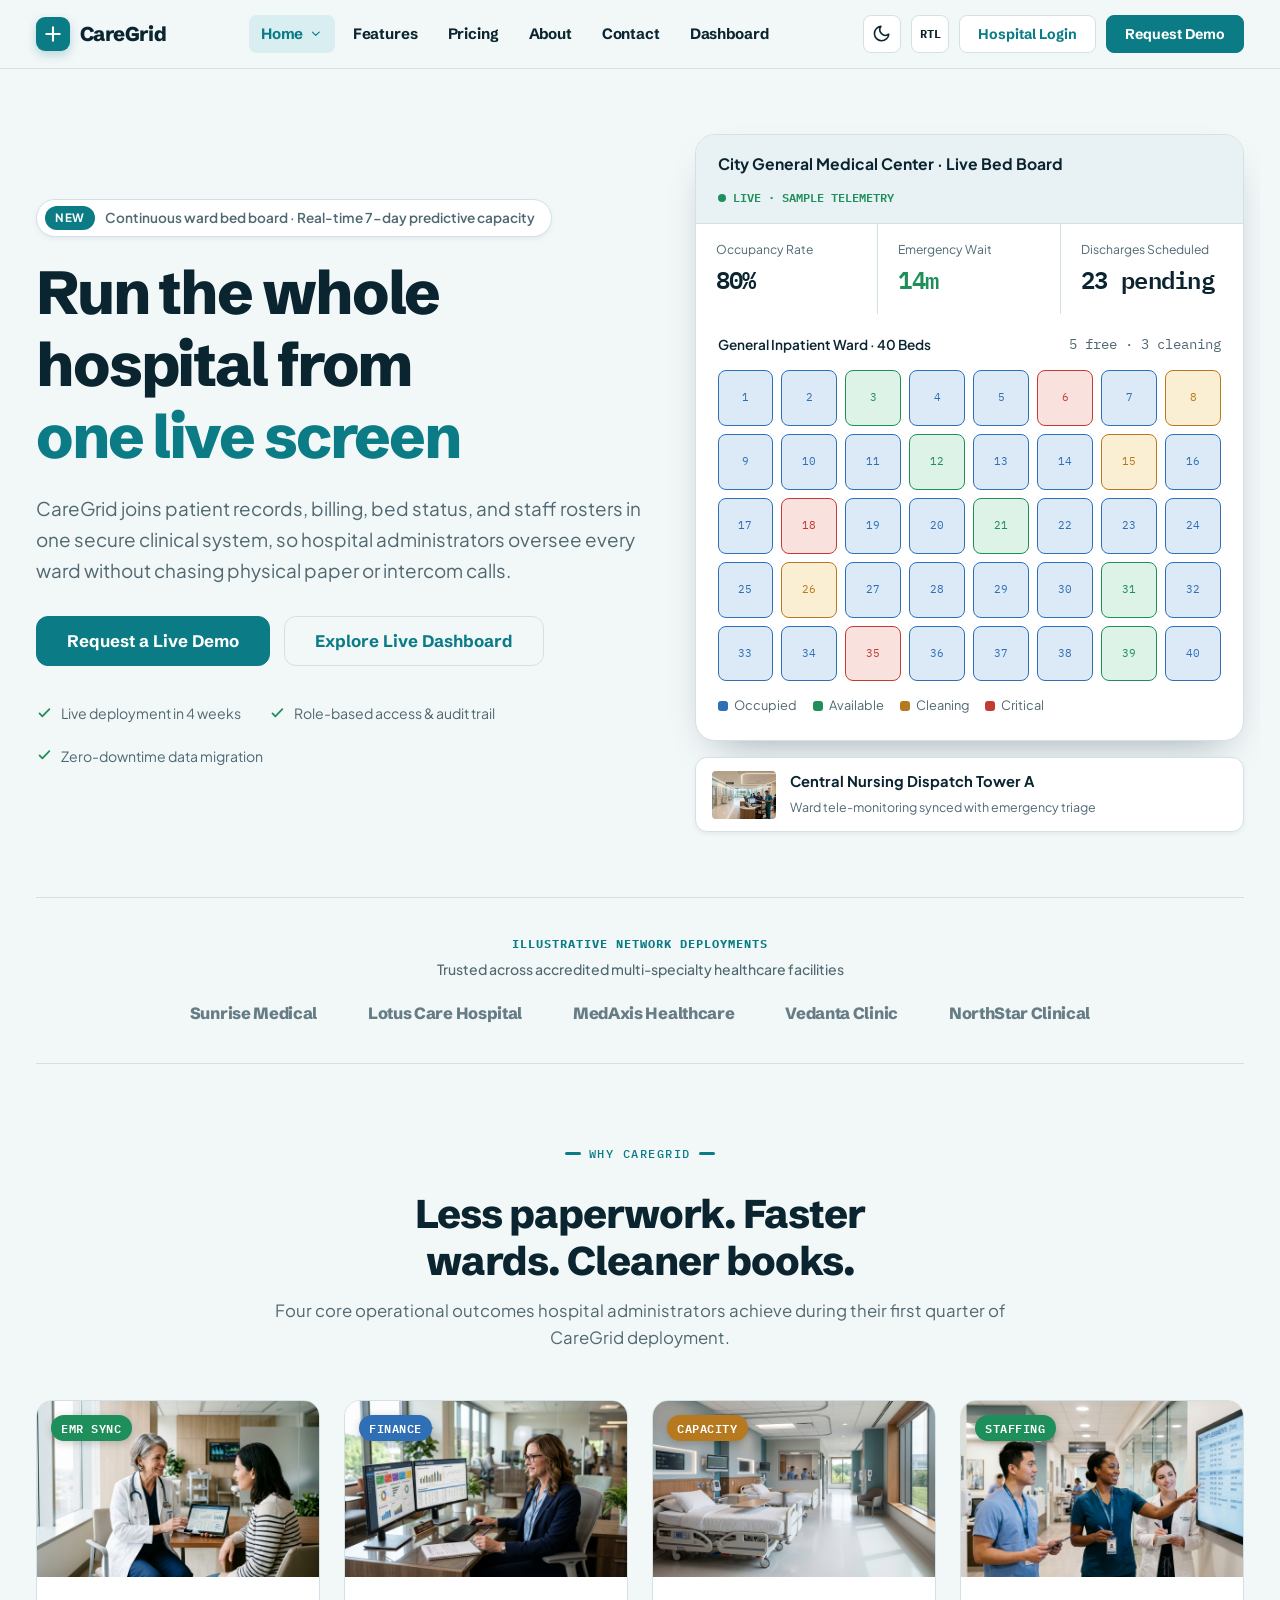
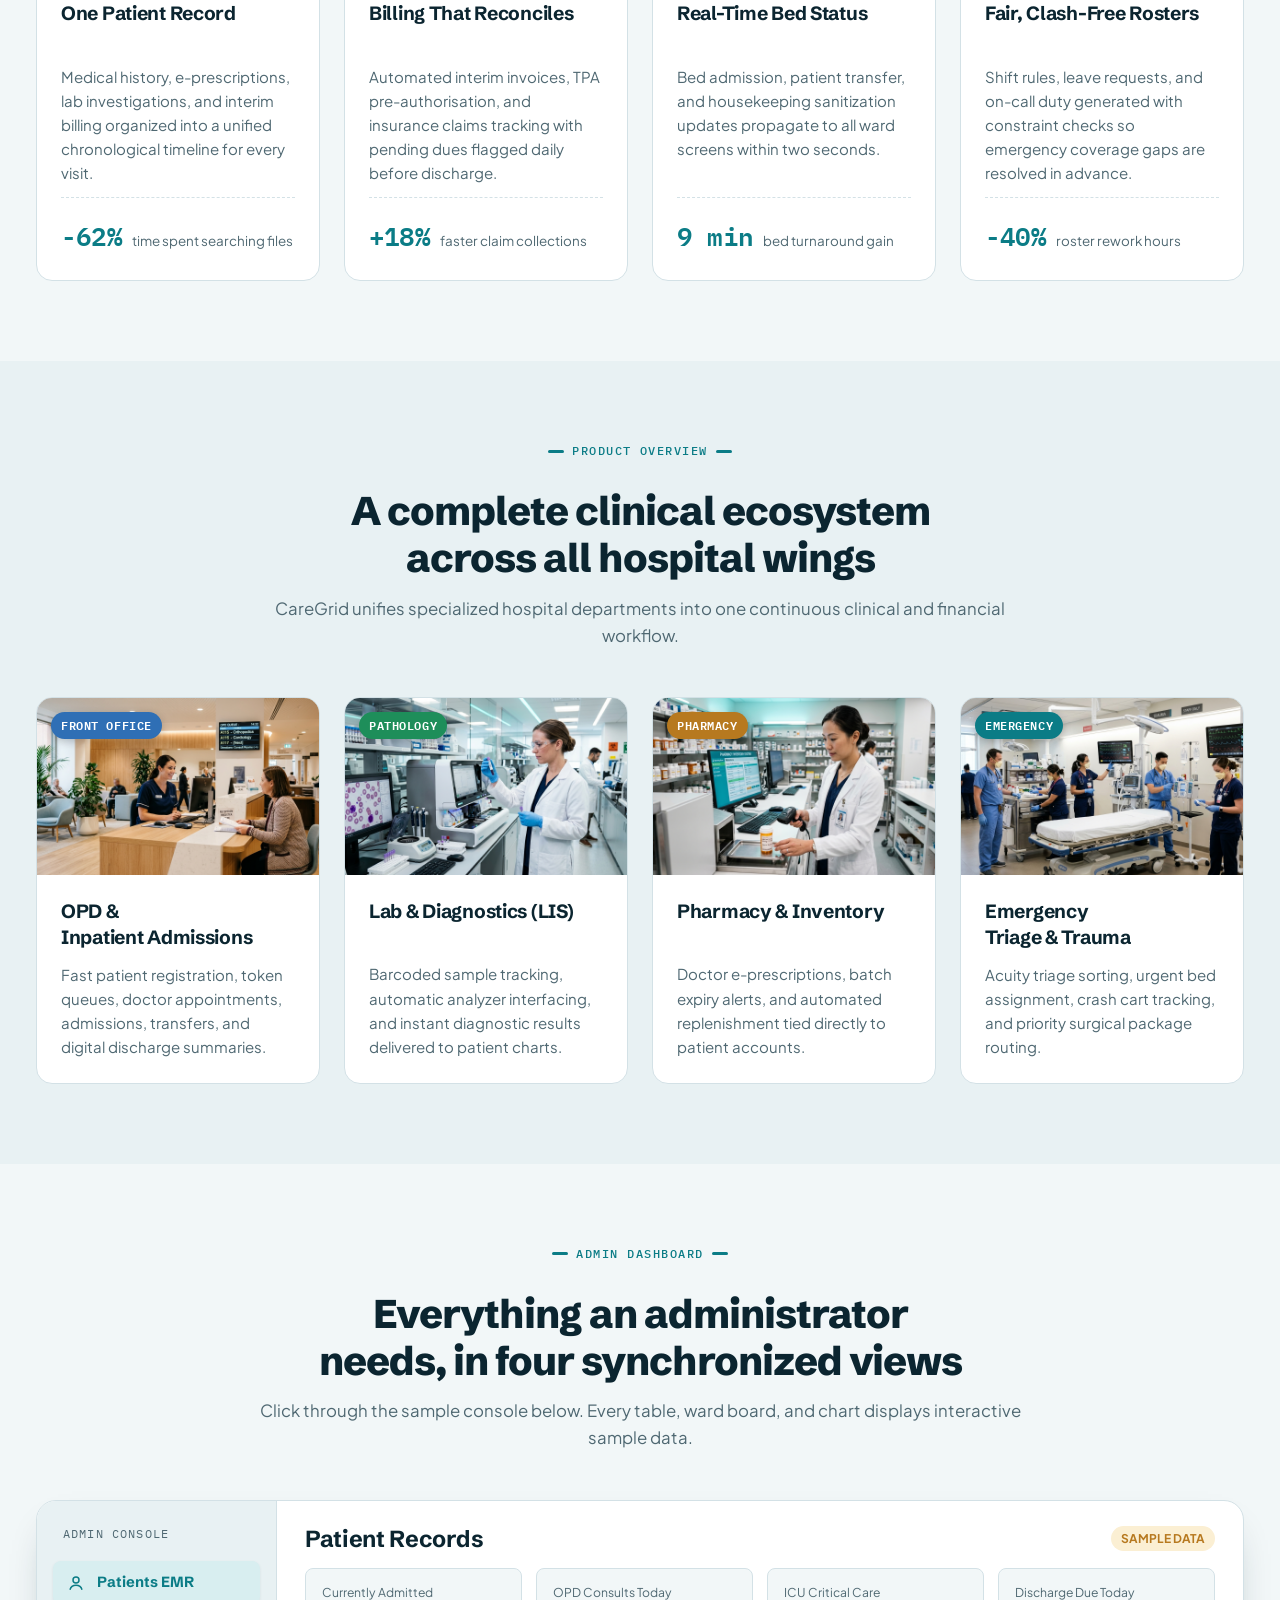
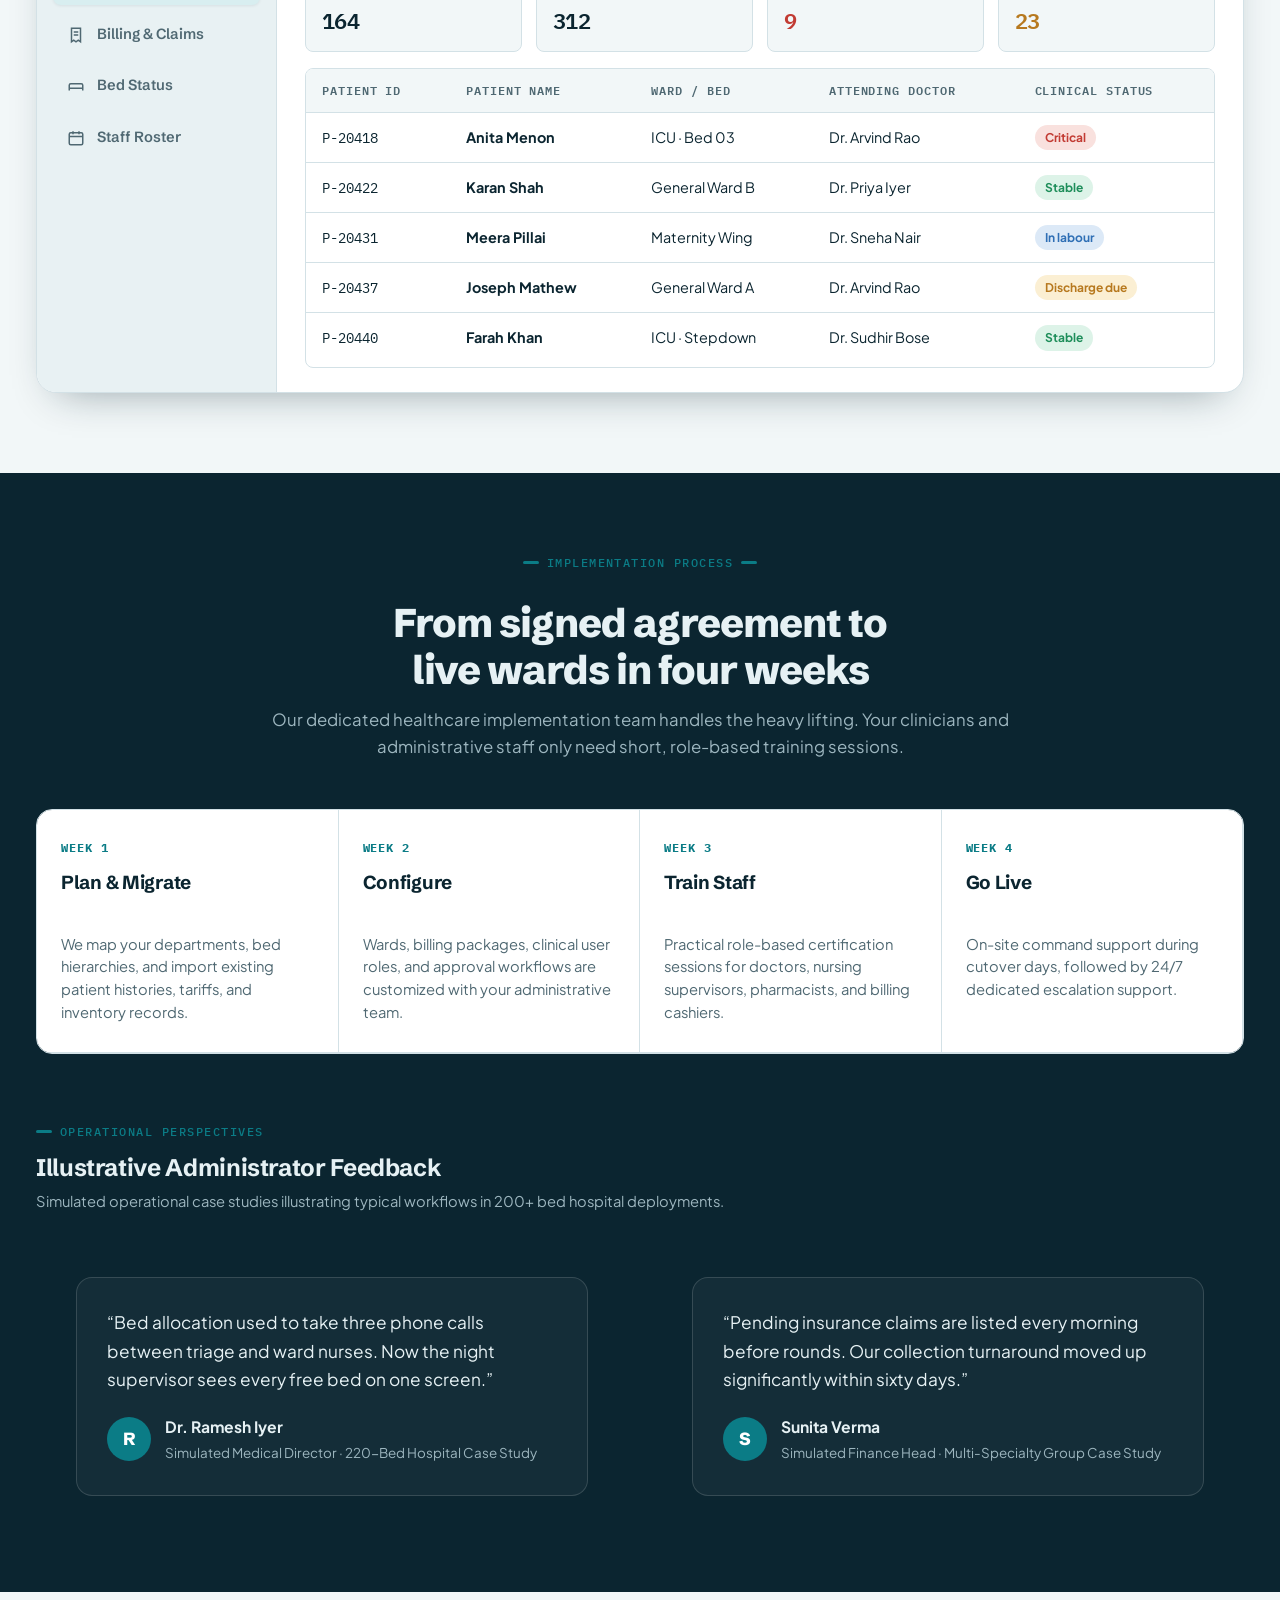
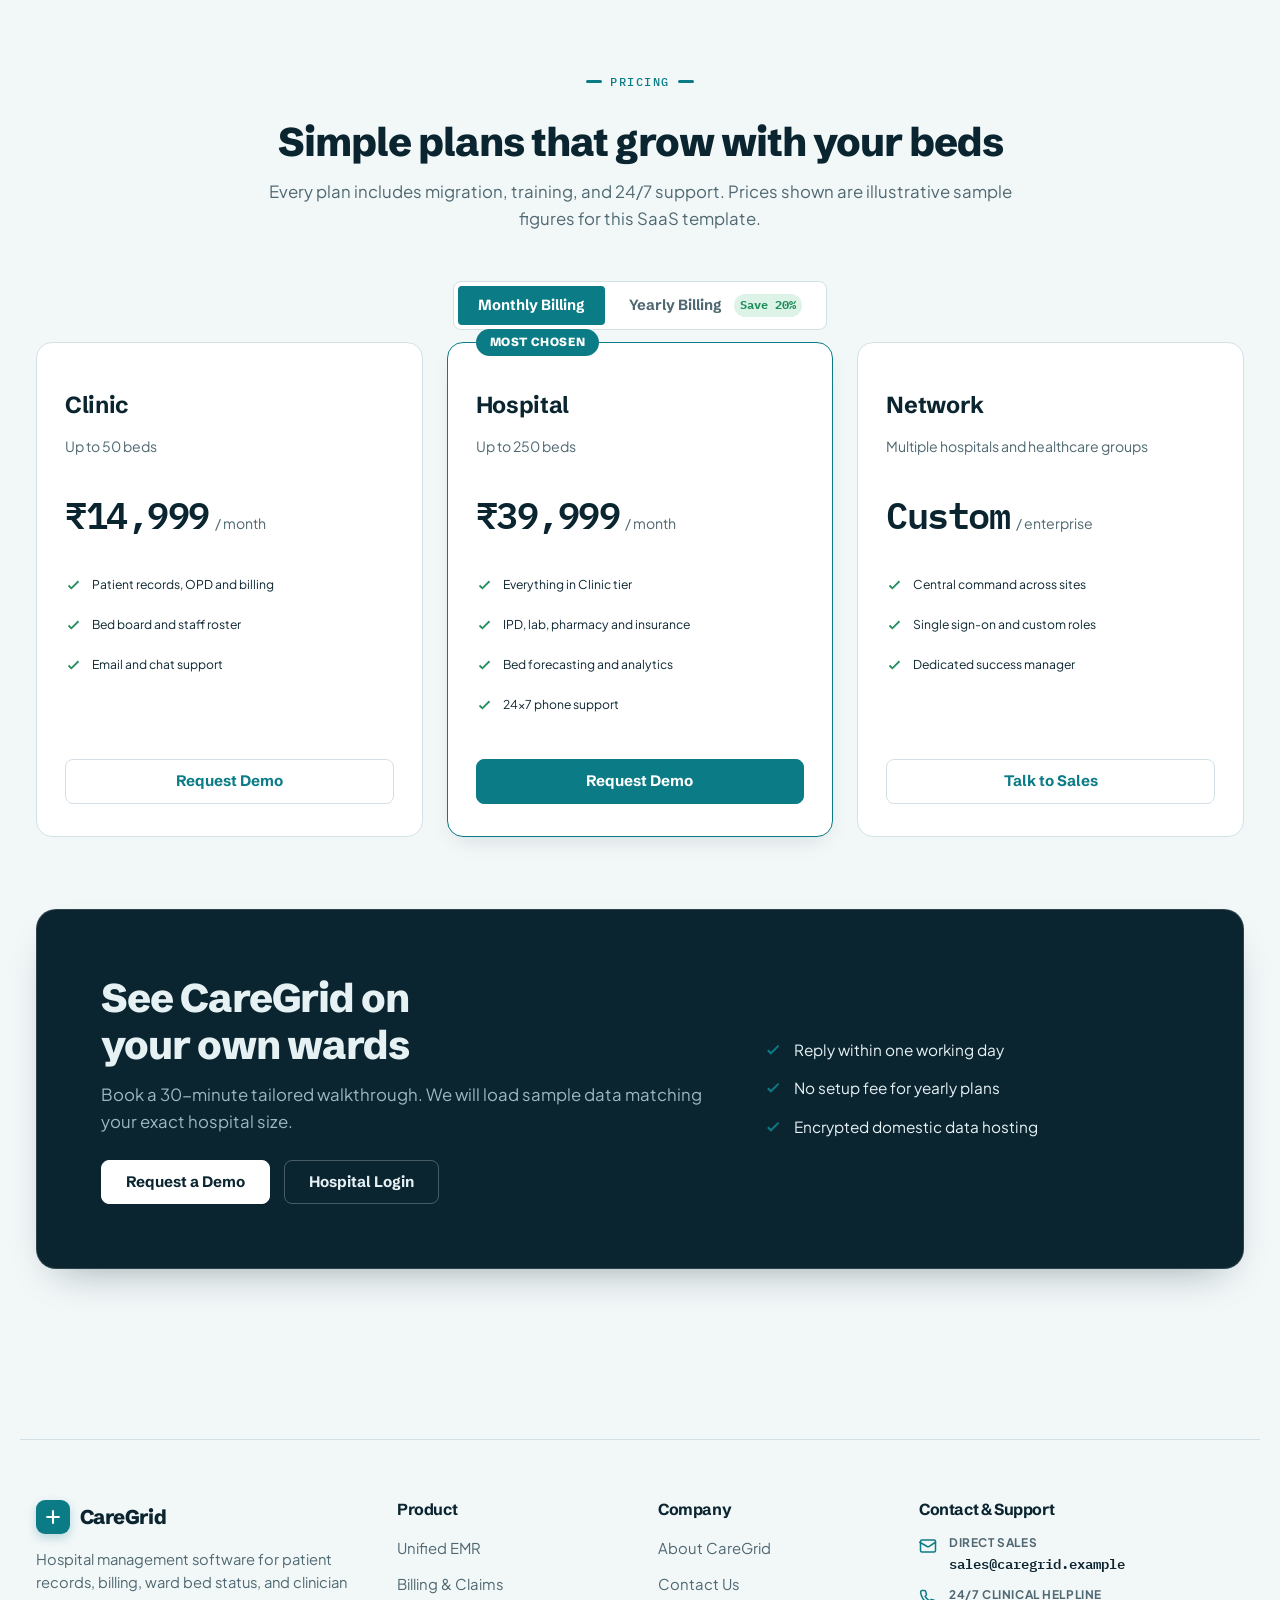
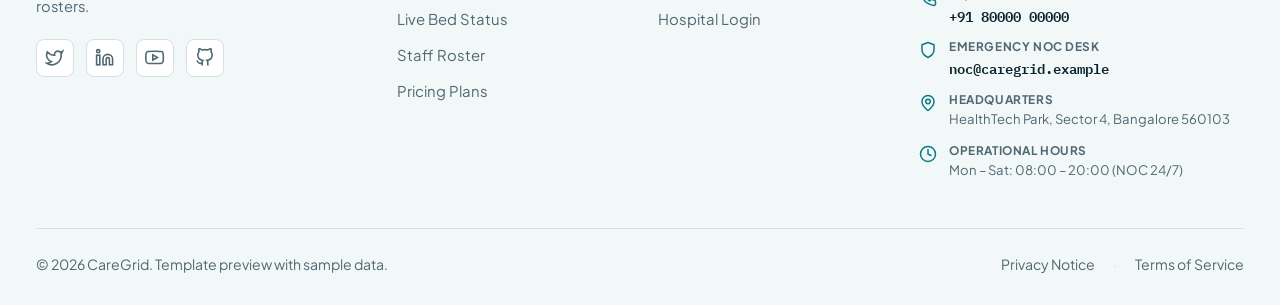
==== commit 28b2454a: "first commit" ====
--- a/index.html
+++ b/index.html
@@ -13,6 +13,7 @@
   
   <!-- Main Stylesheet -->
   <link rel="stylesheet" href="assets/css/style.css">
+  <link rel="icon" type="image/svg+xml" href="data:image/svg+xml,%3Csvg xmlns='http://www.w3.org/2000/svg' viewBox='0 0 24 24' fill='%230A9396'%3E%3Cpath d='M9 3h6v6h6v6h-6v6H9v-6H3V9h6V3z'/%3E%3C/svg%3E">
 </head>
 <body id="top">
 
@@ -878,9 +879,7 @@
         <ul class="footer-links">
           <li><a href="about.html">About CareGrid</a></li>
           <li><a href="contact.html">Contact Us</a></li>
-          <li><a href="components.html">Shared Components</a></li>
           <li><a href="login.html">Hospital Login</a></li>
-          <li><a href="#" data-open-modal="demo">Request Demo</a></li>
         </ul>
       </div>
 
--- a/assets/css/style.css
+++ b/assets/css/style.css
@@ -655,7 +655,31 @@
   border: 1px solid var(--line);
   border-radius: var(--radius-sm);
   padding: 16px;
-  background-color: var(--bg);
+  background-color: var(--surface);
+  box-shadow: var(--shadow-sm);
+  display: flex;
+  flex-direction: column;
+}
+
+.ward-card .hero-board-subhead {
+  display: flex;
+  flex-direction: column;
+  align-items: flex-start;
+  gap: 4px;
+  min-height: 48px;
+  margin-bottom: 12px;
+}
+
+.ward-card .hero-board-subhead b {
+  font-size: 0.92rem;
+  line-height: 1.25;
+  color: var(--ink);
+}
+
+.ward-card .hero-board-subhead .mono {
+  font-size: 0.78rem;
+  color: var(--muted);
+  font-weight: 600;
 }
 
 .ward-card .beds-grid {
@@ -664,20 +688,53 @@
 }
 
 /* Roster Table */
+.roster-table {
+  width: 100%;
+  min-width: 660px;
+  border-collapse: collapse;
+}
+
 .roster-table td.s,
 .roster-table th.s {
   text-align: center;
+  padding: 10px 6px;
+  width: 44px;
+  min-width: 40px;
+}
+
+.roster-table th:first-child,
+.roster-table td:first-child {
+  padding-left: 16px;
+}
+
+.roster-table th:last-child,
+.roster-table td:last-child {
+  padding-right: 16px;
 }
 
 .roster-table .shift-badge {
-  display: inline-block;
-  width: 36px;
+  display: inline-flex;
+  align-items: center;
+  justify-content: center;
+  width: 32px;
+  height: 28px;
   border-radius: 6px;
   font-family: var(--font-mono);
-  font-size: 0.76rem;
-  font-weight: 600;
-  padding: 3px 0;
-  text-align: center;
+  font-size: 0.78rem;
+  font-weight: 700;
+  cursor: pointer;
+  user-select: none;
+  border: 1px solid transparent;
+  transition: transform 0.15s ease, box-shadow 0.15s ease;
+}
+
+.roster-table .shift-badge:hover {
+  transform: scale(1.12);
+  box-shadow: 0 2px 6px rgba(0, 0, 0, 0.15);
+}
+
+.roster-table .shift-badge:active {
+  transform: scale(0.96);
 }
 
 .s-M { background-color: var(--info-soft); color: var(--info); }
@@ -891,13 +948,18 @@
    9. PHASE 3 — FEATURES PAGE COMPONENT STYLES (CLEAN & SIMPLE)
    ========================================================================== */
 .features-hero-section {
-  padding-block: clamp(40px, 5vw, 64px);
+  min-height: 380px;
+  display: flex;
+  align-items: center;
+  justify-content: center;
+  padding-block: clamp(48px, 6vw, 68px);
   border-bottom: 1px solid var(--line);
   background-color: var(--bg);
+  box-sizing: border-box;
 }
 
 .features-hero-content {
-  max-width: 800px;
+  max-width: 820px;
   margin-inline: auto;
   text-align: center;
   display: flex;
@@ -1171,14 +1233,19 @@
    10. PHASE 4 — PRICING PAGE COMPONENT STYLES
    ========================================================================== */
 .pricing-hero-section {
-  padding-block: clamp(40px, 5vw, 64px);
+  min-height: 425px;
+  display: flex;
+  align-items: center;
+  justify-content: center;
+  padding-block: clamp(48px, 6vw, 68px);
   border-bottom: 1px solid var(--line);
   background-color: var(--bg);
   text-align: center;
+  box-sizing: border-box;
 }
 
 .pricing-hero-content {
-  max-width: 760px;
+  max-width: 820px;
   margin-inline: auto;
   display: flex;
   flex-direction: column;
@@ -1190,13 +1257,14 @@
    ========================================================================== */
 .cap-grid {
   display: grid;
-  grid-template-columns: repeat(2, 1fr);
+  grid-template-columns: repeat(2, minmax(0, 1fr));
   gap: 24px;
   margin-top: 36px;
   align-items: stretch;
 }
 
 .cap-card {
+  min-width: 0;
   background-color: var(--surface);
   border: 1px solid var(--line);
   border-radius: var(--radius-lg);
@@ -1282,7 +1350,7 @@
 
 .cap-tiers {
   display: grid;
-  grid-template-columns: repeat(3, 1fr);
+  grid-template-columns: repeat(3, minmax(0, 1fr));
   gap: 6px;
 }
 
@@ -1328,7 +1396,7 @@
 
 @media (max-width: 1024px) {
   .cap-grid {
-    grid-template-columns: repeat(2, 1fr);
+    grid-template-columns: repeat(2, minmax(0, 1fr));
   }
 }
 
@@ -1826,6 +1894,65 @@
   align-self: flex-start;
 }
 
+@media (max-width: 600px) {
+  .synergy-role-card {
+    flex-wrap: wrap;
+    padding: 16px;
+    gap: 12px;
+  }
+
+  .synergy-role-content {
+    min-width: 0;
+    flex: 1 1 calc(100% - 52px);
+  }
+
+  .synergy-metric-badge {
+    margin-left: 52px;
+    white-space: normal;
+    max-width: calc(100% - 52px);
+  }
+
+  .hub-header {
+    align-items: flex-start;
+    flex-direction: column;
+    gap: 8px;
+  }
+
+  .hub-header > * {
+    max-width: 100%;
+    overflow-wrap: anywhere;
+  }
+}
+
+@media (max-width: 380px) {
+  .synergy-role-card {
+    padding: 14px;
+  }
+
+  .synergy-metric-badge {
+    margin-left: 0;
+    max-width: 100%;
+  }
+}
+
+.demo-page main > :not(.sec-sm) {
+  display: none;
+}
+
+.demo-page main > .sec-sm {
+  padding-block: clamp(32px, 6vw, 64px);
+}
+
+.demo-page main > .sec-sm > .grid {
+  grid-template-columns: minmax(0, 1fr);
+  max-width: 860px;
+  margin-inline: auto;
+}
+
+.demo-page main > .sec-sm > .grid > :not(.form-card) {
+  display: none;
+}
+
 /* Responsive Rules for About Components */
 @media (max-width: 1024px) {
   .tenet-rail {
@@ -1895,9 +2022,9 @@
 
 .map-floating-card {
   position: absolute;
-  bottom: 24px;
+  top: 24px;
   left: 24px;
-  max-width: 420px;
+  max-width: 440px;
   background-color: var(--surface);
   border: 1px solid var(--line);
   border-radius: var(--radius-lg);
@@ -1916,10 +2043,17 @@
   gap: 12px;
 }
 
-.map-floating-card b {
+.map-card-title {
+  display: flex;
+  align-items: center;
+  gap: 12px;
+  margin-block: 2px;
+}
+
+.map-card-title b {
   font-size: 1.05rem;
   color: var(--ink);
-  line-height: 1.3;
+  line-height: 1.35;
 }
 
 .map-floating-card p {
@@ -2045,3 +2179,230 @@
     border-bottom: none;
   }
 }
+
+.hero-grid > *,
+.hero-tech-grid > *,
+.split-section > *,
+.final-cta-card > *,
+.challenge-grid > *,
+.synergy-grid > *,
+.hub-grid > * {
+  min-width: 0;
+}
+
+@media (max-width: 1200px) {
+  .features-hero-section,
+  .pricing-hero-section {
+    min-height: 422px;
+  }
+}
+
+@media (min-width: 1201px) {
+  .pricing-hero-section {
+    padding-block: clamp(40px, 5vw, 61px);
+  }
+}
+
+@media (max-width: 1200px) {
+  .hero-grid,
+  .hero-tech-grid,
+  .split-section,
+  .final-cta-card {
+    grid-template-columns: minmax(0, 1fr);
+  }
+}
+
+@media (max-width: 600px) {
+  .features-hero-section,
+  .pricing-hero-section {
+    min-height: 540px;
+  }
+
+  .map-container iframe {
+    height: 320px;
+  }
+
+  .hero-cta-group > .btn {
+    width: 100%;
+    min-width: 0;
+    white-space: normal;
+    text-align: center;
+    justify-content: center;
+  }
+
+  .final-cta-card .btn {
+    width: 100%;
+    min-width: 0;
+    padding-inline: 12px;
+    white-space: normal;
+    text-align: center;
+  }
+}
+
+@media (max-width: 900px) {
+  .grid.g2 {
+    grid-template-columns: minmax(0, 1fr);
+  }
+}
+
+.sec.wrap > .pricing-toggle-wrap {
+  margin-bottom: 12px;
+}
+
+.pricing-hero-section + .sec.wrap {
+  padding-top: 96px;
+}
+
+.pricing-note {
+  display: block;
+  margin: 0 0 56px;
+  text-align: center;
+  font-size: 0.75rem;
+  color: var(--muted);
+}
+
+@media (max-width: 680px) {
+  .pricing-hero-section + .sec.wrap {
+    padding-top: 72px;
+  }
+}
+
+.page-about main > .pagehead,
+.page-components main > .pagehead,
+.page-contact main > .pagehead,
+.page-demo main > .pagehead,
+.page-features main > .features-hero-section,
+.page-pricing main > .pricing-hero-section,
+.page-login main.login-split-page .login-form-col {
+  background-repeat: no-repeat;
+  background-position: center;
+  background-size: cover;
+  background-image:
+    linear-gradient(rgba(242, 247, 248, 0.8), rgba(242, 247, 248, 0.8)),
+    url("../images/hero-hospital.jpg");
+}
+
+.page-about main > .pagehead {
+  background-image:
+    linear-gradient(rgba(242, 247, 248, 0.8), rgba(242, 247, 248, 0.8)),
+    url("../images/about-clinical-leadership.jpg");
+}
+
+.page-components main > .pagehead,
+.page-demo main > .pagehead,
+.page-login main.login-split-page .login-form-col {
+  background-image:
+    linear-gradient(rgba(242, 247, 248, 0.8), rgba(242, 247, 248, 0.8)),
+    url("../images/hero-tech-hospital.jpg");
+}
+
+.page-features main > .features-hero-section {
+  background-image:
+    linear-gradient(rgba(242, 247, 248, 0.8), rgba(242, 247, 248, 0.8)),
+    url("../images/feature-emr-records.jpg");
+}
+
+.page-pricing main > .pricing-hero-section {
+  background-image:
+    linear-gradient(rgba(242, 247, 248, 0.8), rgba(242, 247, 248, 0.8)),
+    url("../images/about-hospital.jpg");
+}
+
+.page-contact main > .pagehead {
+  background-image:
+    linear-gradient(rgba(242, 247, 248, 0.8), rgba(242, 247, 248, 0.8)),
+    url("../images/about-hospital.jpg");
+}
+
+[data-theme="dark"] .page-about main > .pagehead,
+[data-theme="dark"] .page-components main > .pagehead,
+[data-theme="dark"] .page-contact main > .pagehead,
+[data-theme="dark"] .page-demo main > .pagehead,
+[data-theme="dark"] .page-features main > .features-hero-section,
+[data-theme="dark"] .page-pricing main > .pricing-hero-section,
+[data-theme="dark"] .page-login main.login-split-page .login-form-col {
+  background-image:
+    linear-gradient(rgba(10, 26, 33, 0.82), rgba(10, 26, 33, 0.82)),
+    url("../images/hero-hospital.jpg");
+}
+
+[data-theme="dark"] .page-about main > .pagehead {
+  background-image:
+    linear-gradient(rgba(10, 26, 33, 0.82), rgba(10, 26, 33, 0.82)),
+    url("../images/about-clinical-leadership.jpg");
+}
+
+[data-theme="dark"] .page-components main > .pagehead,
+[data-theme="dark"] .page-demo main > .pagehead,
+[data-theme="dark"] .page-login main.login-split-page .login-form-col {
+  background-image:
+    linear-gradient(rgba(10, 26, 33, 0.82), rgba(10, 26, 33, 0.82)),
+    url("../images/hero-tech-hospital.jpg");
+}
+
+[data-theme="dark"] .page-features main > .features-hero-section {
+  background-image:
+    linear-gradient(rgba(10, 26, 33, 0.82), rgba(10, 26, 33, 0.82)),
+    url("../images/feature-emr-records.jpg");
+}
+
+[data-theme="dark"] .page-pricing main > .pricing-hero-section,
+[data-theme="dark"] .page-contact main > .pagehead {
+  background-image:
+    linear-gradient(rgba(10, 26, 33, 0.82), rgba(10, 26, 33, 0.82)),
+    url("../images/about-hospital.jpg");
+}
+
+.page-about main > .pagehead .eyebrow,
+.page-components main > .pagehead .eyebrow,
+.page-contact main > .pagehead .eyebrow,
+.page-demo main > .pagehead .eyebrow,
+.page-features main > .features-hero-section .eyebrow,
+.page-pricing main > .pricing-hero-section .eyebrow {
+  color: var(--ink);
+  font-weight: 700;
+}
+
+.page-about main > .pagehead .breadcrumb-current,
+.page-components main > .pagehead .breadcrumb-current,
+.page-contact main > .pagehead .breadcrumb-current,
+.page-demo main > .pagehead .breadcrumb-current,
+.page-features main > .features-hero-section .breadcrumb-current,
+.page-pricing main > .pricing-hero-section .breadcrumb-current,
+.page-about main > .pagehead .breadcrumb-separator,
+.page-components main > .pagehead .breadcrumb-separator,
+.page-contact main > .pagehead .breadcrumb-separator,
+.page-demo main > .pagehead .breadcrumb-separator,
+.page-features main > .features-hero-section .breadcrumb-separator,
+.page-pricing main > .pricing-hero-section .breadcrumb-separator {
+  color: var(--ink);
+}
+
+.page-about main > .pagehead .breadcrumb a,
+.page-components main > .pagehead .breadcrumb a,
+.page-contact main > .pagehead .breadcrumb a,
+.page-demo main > .pagehead .breadcrumb a,
+.page-features main > .features-hero-section .breadcrumb a,
+.page-pricing main > .pricing-hero-section .breadcrumb a {
+  color: var(--ink);
+  font-weight: 600;
+}
+
+.page-about main > .pagehead .lead,
+.page-components main > .pagehead .lead,
+.page-contact main > .pagehead .lead,
+.page-demo main > .pagehead .lead,
+.page-features main > .features-hero-section .lead,
+.page-pricing main > .pricing-hero-section .lead {
+  color: var(--ink);
+  font-weight: 600;
+}
+
+.page-about main > .pagehead h1 em,
+.page-components main > .pagehead h1 em,
+.page-contact main > .pagehead h1 em,
+.page-demo main > .pagehead h1 em,
+.page-features main > .features-hero-section h1 em,
+.page-pricing main > .pricing-hero-section h1 em {
+  color: var(--brand-hover) !important;
+}
